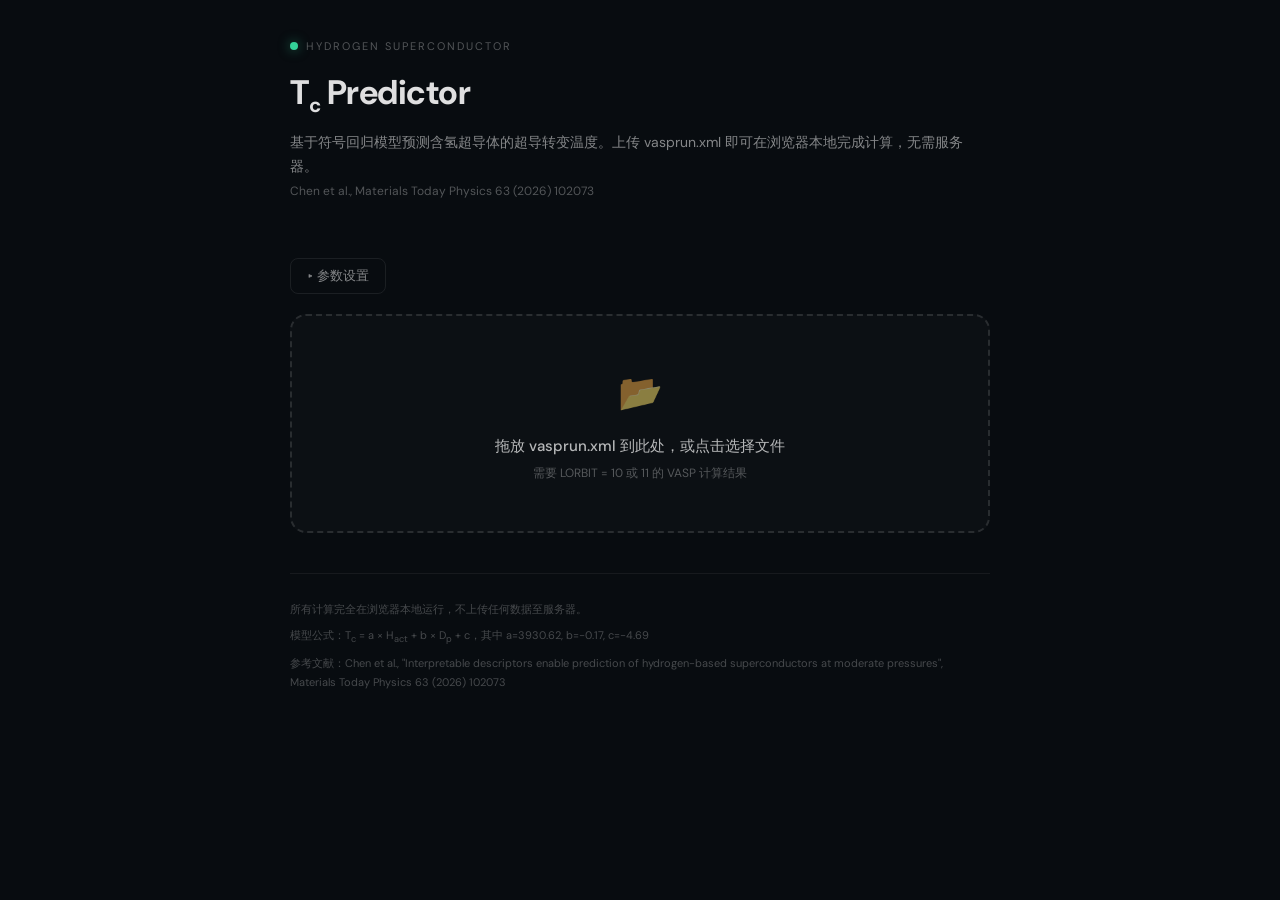
==== index.html @ 3e62566c "Rename index (9).html to index.html" ====
<!DOCTYPE html>
<html lang="zh-CN">
<head>
<meta charset="UTF-8">
<meta name="viewport" content="width=device-width, initial-scale=1.0">
<title>Tc Predictor — Hydrogen-based Superconductors</title>
<style>
@import url('https://fonts.googleapis.com/css2?family=DM+Sans:wght@400;500;600;700&family=Space+Mono:wght@400;700&display=swap');

* { margin: 0; padding: 0; box-sizing: border-box; }

:root {
  --bg: #080c10;
  --card: rgba(255,255,255,0.02);
  --border: rgba(255,255,255,0.08);
  --text: rgba(255,255,255,0.87);
  --text2: rgba(255,255,255,0.5);
  --text3: rgba(255,255,255,0.3);
  --accent: #34d399;
  --accent-bg: rgba(52,211,153,0.08);
  --accent-border: rgba(52,211,153,0.3);
  --error: #f87171;
  --warn: #fbbf24;
  --mono: 'Space Mono', monospace;
  --sans: 'DM Sans', sans-serif;
}

body {
  background: var(--bg);
  color: var(--text);
  font-family: var(--sans);
  min-height: 100vh;
  padding: 32px 20px;
  line-height: 1.6;
}

.container { max-width: 700px; margin: 0 auto; }

/* Header */
.dot {
  width: 8px; height: 8px; border-radius: 50%;
  background: var(--accent);
  box-shadow: 0 0 12px rgba(52,211,153,0.5);
  display: inline-block; vertical-align: middle; margin-right: 8px;
}
.tag {
  font-size: 11px; color: var(--text3);
  letter-spacing: 2px; text-transform: uppercase;
}
h1 {
  font-size: 34px; font-weight: 700;
  letter-spacing: -0.5px; margin: 8px 0 10px;
}
h1 sub { font-size: 0.6em; }
.subtitle { font-size: 14px; color: var(--text2); line-height: 1.7; }
.ref { font-size: 12px; opacity: 0.6; }

/* Settings */
.settings-toggle {
  background: none; border: 1px solid var(--border);
  color: var(--text2); padding: 8px 16px; border-radius: 8px;
  cursor: pointer; font-size: 13px; font-family: var(--sans);
  margin: 20px 0; transition: border-color 0.2s;
}
.settings-toggle:hover { border-color: rgba(255,255,255,0.25); }
.settings-panel {
  background: var(--card); border: 1px solid var(--border);
  border-radius: 12px; padding: 20px; margin-bottom: 20px;
  display: grid; grid-template-columns: 1fr 1fr 1fr 1fr; gap: 16px;
}
.settings-panel label {
  display: block; font-size: 11px; color: var(--text3);
  letter-spacing: 0.3px; margin-bottom: 6px;
}
.settings-panel input[type="number"] {
  width: 100%; background: rgba(0,0,0,0.3);
  border: 1px solid var(--border); border-radius: 6px;
  color: white; padding: 8px 10px; font-size: 14px;
  font-family: var(--mono); outline: none;
}
.settings-panel input:focus { border-color: var(--accent-border); }

/* Upload */
.upload-area {
  border: 2px dashed rgba(255,255,255,0.12);
  border-radius: 16px; padding: 48px 32px;
  text-align: center; cursor: pointer;
  transition: all 0.3s; background: var(--card);
  margin-bottom: 24px;
}
.upload-area.dragging {
  border-color: var(--accent);
  background: var(--accent-bg);
}
.upload-area:hover { border-color: rgba(255,255,255,0.25); }
.upload-icon { font-size: 36px; margin-bottom: 12px; opacity: 0.6; }
.upload-text { font-size: 15px; font-weight: 500; color: rgba(255,255,255,0.7); margin-bottom: 6px; }
.upload-hint { font-size: 12px; color: var(--text3); }
.upload-progress { font-size: 15px; color: var(--accent); font-weight: 500; }

/* Messages */
.msg-box {
  border-radius: 12px; padding: 16px 20px; margin-bottom: 24px;
}
.msg-error { background: rgba(239,68,68,0.08); border: 1px solid rgba(239,68,68,0.25); }
.msg-warn { background: rgba(245,158,11,0.08); border: 1px solid rgba(245,158,11,0.25); }
.msg-title { font-size: 13px; font-weight: 600; margin-bottom: 6px; }
.msg-error .msg-title { color: var(--error); }
.msg-warn .msg-title { color: var(--warn); }
.msg-body { font-size: 13px; color: var(--text2); line-height: 1.5; }

/* Results */
.results-card {
  background: var(--card); border: 1px solid var(--border);
  border-radius: 16px; padding: 24px;
}
.results-header {
  display: flex; justify-content: space-between;
  align-items: center; margin-bottom: 20px;
}
.results-label {
  font-size: 11px; color: var(--text3);
  letter-spacing: 1.5px; text-transform: uppercase; margin-bottom: 4px;
}
.results-comp {
  font-size: 22px; font-weight: 700;
  color: white; font-family: var(--mono);
}
.btn-download {
  background: var(--accent-bg); border: 1px solid var(--accent-border);
  color: var(--accent); padding: 8px 16px; border-radius: 8px;
  cursor: pointer; font-size: 12px; font-family: var(--sans);
  font-weight: 500; transition: all 0.2s;
}
.btn-download:hover { background: rgba(52,211,153,0.2); }

/* Stat grid */
.grid-2 { display: grid; grid-template-columns: 1fr 1fr; gap: 12px; margin-bottom: 16px; }
.grid-3 { display: grid; grid-template-columns: 1fr 1fr 1fr; gap: 10px; margin-bottom: 16px; }
.grid-4 { display: grid; grid-template-columns: 1fr 1fr 1fr 1fr; gap: 10px; margin-bottom: 12px; }

.stat {
  padding: 14px 16px; border-radius: 10px;
  background: rgba(255,255,255,0.03);
  border: 1px solid rgba(255,255,255,0.06);
}
.stat.highlight {
  background: linear-gradient(135deg, #0e3a2d 0%, #0a2a20 100%);
  border: 1px solid var(--accent-border);
}
.stat-label {
  font-size: 11px; color: rgba(255,255,255,0.45);
  letter-spacing: 0.5px; text-transform: uppercase;
  margin-bottom: 6px; font-family: var(--sans);
}
.stat-value {
  font-size: 18px; font-weight: 600;
  color: rgba(255,255,255,0.9);
  font-family: var(--mono); line-height: 1.2;
}
.stat.highlight .stat-value { font-size: 28px; color: var(--accent); }
.stat-unit {
  font-size: 12px; color: rgba(255,255,255,0.4);
  margin-left: 4px; font-weight: 400;
}

.section-label {
  font-size: 11px; color: var(--text3);
  letter-spacing: 1px; text-transform: uppercase;
  margin: 20px 0 10px;
}

/* Formula box */
.formula-box {
  margin-top: 20px; padding: 16px;
  background: rgba(0,0,0,0.3); border-radius: 10px;
  border: 1px solid rgba(255,255,255,0.05);
}
.formula-box .fl { font-size: 11px; color: var(--text3); margin-bottom: 8px; letter-spacing: 0.5px; }
.formula-box code {
  font-family: var(--mono); font-size: 12px;
  color: var(--text2); line-height: 2;
  display: block;
}
.formula-box .result { color: var(--accent); font-weight: 700; }

/* Footer */
.footer {
  margin-top: 40px; padding-top: 20px;
  border-top: 1px solid rgba(255,255,255,0.06);
  font-size: 11px; color: rgba(255,255,255,0.25); line-height: 1.8;
}
.footer p { margin-top: 6px; }

/* Responsive */
@media (max-width: 600px) {
  .settings-panel { grid-template-columns: 1fr; }
  .grid-3, .grid-4 { grid-template-columns: 1fr 1fr; }
  h1 { font-size: 26px; }
  .stat.highlight .stat-value { font-size: 22px; }
}

.hidden { display: none; }
</style>
</head>
<body>

<div class="container">
  <!-- Header -->
  <div style="margin-bottom:36px">
    <div><span class="dot"></span><span class="tag">Hydrogen Superconductor</span></div>
    <h1>T<sub>c</sub> Predictor</h1>
    <p class="subtitle">
      基于符号回归模型预测含氢超导体的超导转变温度。上传 vasprun.xml 即可在浏览器本地完成计算，无需服务器。<br>
      <span class="ref">Chen et al., Materials Today Physics 63 (2026) 102073</span>
    </p>
  </div>

  <!-- Settings -->
  <button class="settings-toggle" onclick="toggleSettings()">▸ 参数设置</button>
  <div id="settingsPanel" class="settings-panel hidden" style="grid-template-columns: 1fr 1fr;">
    <div>
      <label title="能量窗口下限（相对费米能级）">E<sub>min</sub> (eV)</label>
      <input type="number" id="energyMin" value="-1.0" step="0.1">
    </div>
    <div>
      <label title="能量窗口上限（相对费米能级）">E<sub>max</sub> (eV)</label>
      <input type="number" id="energyMax" value="1.0" step="0.1">
    </div>
  </div>

  <!-- Upload -->
  <div id="uploadArea" class="upload-area"
    ondragover="handleDragOver(event)" ondragleave="handleDragLeave(event)"
    ondrop="handleDrop(event)" onclick="document.getElementById('fileInput').click()">
    <input type="file" id="fileInput" accept=".xml" style="display:none" onchange="handleFile(this.files[0])">
    <div class="upload-icon" id="uploadIcon">📂</div>
    <div id="uploadText">
      <div class="upload-text">拖放 vasprun.xml 到此处，或点击选择文件</div>
      <div class="upload-hint">需要 LORBIT = 10 或 11 的 VASP 计算结果</div>
    </div>
    <div id="uploadProgress" class="upload-progress hidden"></div>
  </div>

  <!-- Messages -->
  <div id="errorBox" class="msg-box msg-error hidden">
    <div class="msg-title">✕ 处理失败</div>
    <div class="msg-body" id="errorMsg"></div>
  </div>

  <!-- Results -->
  <div id="resultsCard" class="results-card hidden">
    <div class="results-header">
      <div>
        <div class="results-label">预测结果</div>
        <div class="results-comp" id="resComp"></div>
      </div>
      <button class="btn-download" onclick="downloadResults()">↓ 下载结果</button>
    </div>

    <div class="grid-2">
      <div class="stat highlight">
        <div class="stat-label">Tc (预测)</div>
        <div class="stat-value" id="resTc"></div>
      </div>
      <div class="stat highlight">
        <div class="stat-label">S (性能指标)</div>
        <div class="stat-value" id="resS"></div>
      </div>
    </div>

    <div class="grid-3">
      <div class="stat">
        <div class="stat-label">压力 P</div>
        <div class="stat-value" id="resP"></div>
      </div>
      <div class="stat">
        <div class="stat-label">带隙 Eg</div>
        <div class="stat-value" id="resEg"></div>
      </div>
      <div class="stat">
        <div class="stat-label">费米能 E<sub>F</sub></div>
        <div class="stat-value" id="resEf"></div>
      </div>
    </div>

    <div class="section-label">描述符详情</div>
    <div class="grid-2">
      <div class="stat"><div class="stat-label">H<sub>act</sub></div><div class="stat-value" id="resHact"></div></div>
      <div class="stat"><div class="stat-label">D<sub>p</sub></div><div class="stat-value" id="resDp"></div></div>
    </div>
    <div class="grid-4">
      <div class="stat"><div class="stat-label">IDOS_H</div><div class="stat-value" id="resIdosH"></div></div>
      <div class="stat"><div class="stat-label">IDOS_H_p</div><div class="stat-value" id="resIdosHp"></div></div>
      <div class="stat"><div class="stat-label">IDOS_Tot</div><div class="stat-value" id="resIdosTot"></div></div>
      <div class="stat"><div class="stat-label">IDOS_X</div><div class="stat-value" id="resIdosX"></div></div>
    </div>

    <div class="section-label">结构信息</div>
    <div class="grid-3">
      <div class="stat"><div class="stat-label">N_Tot</div><div class="stat-value" id="resNtot"></div></div>
      <div class="stat"><div class="stat-label">N_H</div><div class="stat-value" id="resNh"></div></div>
      <div class="stat"><div class="stat-label">N<sub>H/Tot</sub></div><div class="stat-value" id="resNratio"></div></div>
    </div>

    <div class="formula-box">
      <div class="fl">PREDICTION FORMULA</div>
      <code>
        T<sub>c</sub> = 3930.62 × H<sub>act</sub> − 0.17 × D<sub>p</sub> − 4.69<br>
        <span id="formulaDetail"></span>
        <span class="result" id="formulaResult"></span>
      </code>
    </div>
  </div>

  <!-- Footer -->
  <div class="footer">
    <p>所有计算完全在浏览器本地运行，不上传任何数据至服务器。</p>
    <p>模型公式：T<sub>c</sub> = a × H<sub>act</sub> + b × D<sub>p</sub> + c，其中 a=3930.62, b=−0.17, c=−4.69</p>
    <p>参考文献：Chen et al., "Interpretable descriptors enable prediction of hydrogen-based superconductors at moderate pressures", Materials Today Physics 63 (2026) 102073</p>
  </div>
</div>

<script>
// ===== Constants =====
const TC_A = 3930.62, TC_B = -0.17, TC_C = -4.69, TC_MGB2 = 39.0;
const P_ORBS = new Set(["p","px","py","pz"]);

// ===== State =====
let currentResults = null;

// ===== UI Helpers =====
function $(id) { return document.getElementById(id); }
function show(id) { $(id).classList.remove("hidden"); }
function hide(id) { $(id).classList.add("hidden"); }

function toggleSettings() {
  const p = $("settingsPanel");
  const btn = document.querySelector(".settings-toggle");
  if (p.classList.contains("hidden")) {
    p.classList.remove("hidden");
    btn.textContent = "▾ 参数设置";
  } else {
    p.classList.add("hidden");
    btn.textContent = "▸ 参数设置";
  }
}

function setProgress(msg) {
  $("uploadIcon").textContent = "⏳";
  hide("uploadText");
  show("uploadProgress");
  $("uploadProgress").textContent = msg;
}

function resetUpload() {
  $("uploadIcon").textContent = "📂";
  show("uploadText");
  hide("uploadProgress");
  hide("errorBox"); hide("resultsCard");
}

function showError(msg) {
  resetUpload();
  $("errorMsg").textContent = msg;
  show("errorBox");
}

// ===== Drag & Drop =====
function handleDragOver(e) { e.preventDefault(); $("uploadArea").classList.add("dragging"); }
function handleDragLeave(e) { $("uploadArea").classList.remove("dragging"); }
function handleDrop(e) {
  e.preventDefault();
  $("uploadArea").classList.remove("dragging");
  const file = e.dataTransfer.files[0];
  if (file) handleFile(file);
}

// ===== File Processing =====
async function handleFile(file) {
  if (!file) return;
  hide("errorBox"); hide("resultsCard");

  const sizeMB = (file.size / 1024 / 1024).toFixed(1);
  setProgress("正在读取文件 (" + sizeMB + " MB)...");

  try {
    const text = await file.text();
    setProgress("正在解析 vasprun.xml ...");
    await sleep(30);
    setProgress("正在提取原子信息与态密度...");
    await sleep(30);

    const eMin = parseFloat($("energyMin").value) || -1.0;
    const eMax = parseFloat($("energyMax").value) || 1.0;

    const result = computeAll(text, eMin, eMax);

    currentResults = result;
    displayResults(result);
    resetUpload();
    show("resultsCard");

  } catch (err) {
    showError(err.message);
  }
}

function sleep(ms) { return new Promise(r => setTimeout(r, ms)); }

// ===== Core Computation =====
function trapz(y, x) {
  let s = 0;
  for (let i = 1; i < x.length; i++) s += 0.5 * (y[i] + y[i-1]) * (x[i] - x[i-1]);
  return s;
}

function extractBetween(text, start, end, fromEnd) {
  const i = fromEnd ? text.lastIndexOf(start) : text.indexOf(start);
  if (i === -1) return null;
  const j = text.indexOf(end, i);
  if (j === -1) return null;
  return text.substring(i, j + end.length);
}

function allRLines(section) {
  const lines = [], re = /<r>(.*?)<\/r>/g;
  let m;
  while ((m = re.exec(section)) !== null)
    lines.push(m[1].trim().split(/\s+/).map(Number));
  return lines;
}

function getFields(section) {
  const f = [], re = /<field[^>]*>(.*?)<\/field>/g;
  let m;
  while ((m = re.exec(section)) !== null) f.push(m[1].trim());
  return f;
}

function computeAll(text, eMin, eMax) {
  // Completeness check
  const tail = text.slice(-2000);
  if (!tail.includes("</modeling>"))
    throw new Error("vasprun.xml 不完整——计算可能仍在运行或已崩溃。");

  // ---- Atoms ----
  const atomSec = extractBetween(text, "<atominfo>", "</atominfo>");
  if (!atomSec) throw new Error("无法找到 <atominfo>。");
  const atomArr = extractBetween(atomSec, '<array name="atoms" >', '</array>');
  if (!atomArr) throw new Error("无法解析原子列表。");
  const atoms = [];
  let am;
  const are = /<rc>\s*<c>\s*(\S+)\s*<\/c>/g;
  while ((am = are.exec(atomArr)) !== null) atoms.push(am[1].trim());
  if (atoms.length === 0) throw new Error("未解析到任何原子。");
  const nTot = atoms.length;
  const nH = atoms.filter(a => a === "H").length;
  if (nH === 0) throw new Error("结构中未发现氢原子。此模型仅适用于含氢超导体。");

  // ---- Pressure ----
  const stressTag = '<varray name="stress" >';
  let si = text.lastIndexOf(stressTag);
  if (si === -1) throw new Error("无法找到应力张量。");
  const stressSec = text.substring(si, text.indexOf("</varray>", si) + 10);
  const sRows = [];
  const vre = /<v>(.*?)<\/v>/g;
  let vm;
  while ((vm = vre.exec(stressSec)) !== null)
    sRows.push(vm[1].trim().split(/\s+/).map(Number));
  if (sRows.length < 3) throw new Error("应力张量格式无效。");
  const pressure = (sRows[0][0] + sRows[1][1] + sRows[2][2]) / 3.0 * 0.1;

  // ---- DOS ----
  const dosSec = extractBetween(text, "<dos>", "</dos>");
  if (!dosSec) throw new Error("无法找到 DOS 数据。请确认已开启 DOS 计算。");

  // Fermi energy
  const efm = dosSec.match(/<i\s+name="efermi">\s*([\-\d.eE+]+)\s*<\/i>/);
  if (!efm) throw new Error("无法找到费米能级。");
  const efermi = parseFloat(efm[1]);

  // Total DOS
  const totalSec = extractBetween(dosSec, "<total>", "</total>");
  if (!totalSec) throw new Error("无法找到总态密度。");
  const totalSpins = totalSec.split(/<set comment="spin/);
  const raw1 = allRLines(totalSpins[1] || "");
  const raw2 = totalSpins.length > 2 ? allRLines(totalSpins[2]) : [];
  const nE = raw1.length;
  if (nE === 0) throw new Error("总态密度为空。");
  const energies = raw1.map(r => r[0]);
  const totalDos = raw1.map((r,i) => r[1] + (raw2.length > 0 ? raw2[i][1] : 0));

  // Bandgap (informational only, no filtering)
  const relE = energies.map(e => e - efermi);
  let vbm = null, cbm = null;
  for (let i = 0; i < nE; i++) {
    if (relE[i] >= -5 && relE[i] <= 0 && totalDos[i] > 0) vbm = energies[i];
  }
  for (let i = 0; i < nE; i++) {
    if (relE[i] > 0 && totalDos[i] > 0) { cbm = energies[i]; break; }
  }
  const bandgap = (vbm !== null && cbm !== null && cbm > vbm) ? cbm - vbm : 0;

  // Partial DOS
  const partSec = extractBetween(dosSec, "<partial>", "</partial>");
  if (!partSec) throw new Error("无法找到分波态密度 (PDOS)。请设置 LORBIT = 10 或 11。");

  const headerSec = extractBetween(partSec, "<array>", "<set>") || "";
  const fields = getFields(headerSec).slice(1); // skip "energy"
  const pIdx = [];
  const allIdx = fields.map((_, i) => i);
  fields.forEach((f, i) => { if (P_ORBS.has(f.toLowerCase())) pIdx.push(i); });

  // Find data start (second <set> in partial section)
  const firstSet = partSec.indexOf("<set>");
  const dataStart = partSec.indexOf("<set>", firstSet + 5);
  const partData = partSec.substring(dataStart);
  const allR = allRLines(partData);

  const nSpins = Math.round(allR.length / (nTot * nE));
  if (nSpins !== 1 && nSpins !== 2)
    throw new Error("无法确定自旋通道数（PDOS行=" + allR.length + ", 原子=" + nTot + ", 能量点=" + nE + "）。");

  // Energy window mask
  const mask = relE.map(e => e >= eMin && e <= eMax);
  const selE = relE.filter((_, i) => mask[i]);
  const selTotal = totalDos.filter((_, i) => mask[i]);
  const idosTot = trapz(selTotal, selE);
  if (idosTot === 0) throw new Error("总 DOS 积分为零。");

  // Per-ion accumulation
  let idosH = 0, idosHp = 0, idosX = 0;
  for (let ion = 0; ion < nTot; ion++) {
    const ionTotal = new Float64Array(nE);
    const ionP = new Float64Array(nE);
    for (let sp = 0; sp < nSpins; sp++) {
      const base = (ion * nSpins + sp) * nE;
      for (let e = 0; e < nE; e++) {
        const row = allR[base + e];
        if (!row) continue;
        for (const oi of allIdx) ionTotal[e] += (row[oi + 1] || 0);
        for (const pi of pIdx) ionP[e] += (row[pi + 1] || 0);
      }
    }
    const selIon = Array.from(ionTotal).filter((_, i) => mask[i]);
    const selIonP = Array.from(ionP).filter((_, i) => mask[i]);
    const intAll = trapz(selIon, selE);
    const intP = trapz(selIonP, selE);
    if (atoms[ion] === "H") { idosH += intAll; idosHp += intP; }
    else { idosX += intAll; }
  }

  if (idosX === 0) throw new Error("非氢元素 DOS 积分为零。");

  // Formula
  const hAct = Math.sqrt(idosHp / nH) * (idosH / idosTot);
  const dP = Math.cbrt(idosH / idosX) * pressure;
  const tc = TC_A * hAct + TC_B * dP + TC_C;
  const s = tc / Math.sqrt(TC_MGB2 ** 2 + pressure ** 2);

  // Composition
  const ec = {};
  atoms.forEach(a => ec[a] = (ec[a]||0) + 1);
  const composition = Object.entries(ec).map(([el,n]) => n > 1 ? el + n : el).join("");

  return {
    filtered: false, composition, nTot, nH, pressure, efermi, bandgap,
    idosTot, idosH, idosHp, idosX, tc, s, hAct, dP,
    energyMin: eMin, energyMax: eMax
  };
}

// ===== Display =====
function displayResults(r) {
  $("resComp").textContent = r.composition;
  $("resTc").innerHTML = r.tc.toFixed(2) + '<span class="stat-unit">K</span>';
  $("resS").textContent = r.s.toFixed(4);
  $("resP").innerHTML = r.pressure.toFixed(1) + '<span class="stat-unit">GPa</span>';
  $("resEg").innerHTML = r.bandgap.toFixed(4) + '<span class="stat-unit">eV</span>';
  $("resEf").innerHTML = r.efermi.toFixed(3) + '<span class="stat-unit">eV</span>';
  $("resHact").textContent = r.hAct.toFixed(6);
  $("resDp").textContent = r.dP.toFixed(6);
  $("resIdosH").textContent = r.idosH.toFixed(4);
  $("resIdosHp").textContent = r.idosHp.toFixed(4);
  $("resIdosTot").textContent = r.idosTot.toFixed(4);
  $("resIdosX").textContent = r.idosX.toFixed(4);
  $("resNtot").textContent = r.nTot;
  $("resNh").textContent = r.nH;
  $("resNratio").textContent = (r.nH / r.nTot).toFixed(3);
  $("formulaDetail").innerHTML =
    "&nbsp;&nbsp;&nbsp;= 3930.62 × " + r.hAct.toFixed(6) + " − 0.17 × " + r.dP.toFixed(6) + " − 4.69<br>";
  $("formulaResult").innerHTML = "&nbsp;&nbsp;&nbsp;= " + r.tc.toFixed(3) + " K";
}

// ===== Download =====
function downloadResults() {
  const r = currentResults;
  if (!r) return;
  const txt = [
    "=".repeat(70),
    "Tc Prediction Results (Web Version)",
    "=".repeat(70), "",
    "Reference: Chen et al., Materials Today Physics 63 (2026) 102073", "",
    "Input Parameters:",
    "  Energy window: [" + r.energyMin.toFixed(2) + ", " + r.energyMax.toFixed(2) + "] eV", "",
    "Structure Info:",
    "  Composition:    " + r.composition,
    "  Total atoms:    " + r.nTot,
    "  Hydrogen atoms: " + r.nH,
    "  Fermi energy:   " + r.efermi.toFixed(6) + " eV", "",
    "Extracted Features:",
    "  Pressure (P):                           " + r.pressure.toFixed(1) + " GPa",
    "  Band gap (Eg):                          " + r.bandgap.toFixed(6) + " eV",
    "  Total integrated DOS (IDOS_Tot):        " + r.idosTot.toFixed(6),
    "  Hydrogen integrated DOS (IDOS_H):       " + r.idosH.toFixed(6),
    "  Hydrogen p-orbital IDOS (IDOS_H_p):     " + r.idosHp.toFixed(6),
    "  Non-hydrogen integrated DOS (IDOS_X):   " + r.idosX.toFixed(6), "",
    "Descriptors:",
    "  H_act: " + r.hAct.toFixed(6),
    "  D_p:   " + r.dP.toFixed(6), "",
    "Prediction:",
    "  Tc_predicted: " + r.tc.toFixed(3) + " K",
    "  S (performance index): " + r.s.toFixed(6),
    "=".repeat(70)
  ].join("\n");

  const blob = new Blob([txt], {type:"text/plain"});
  const a = document.createElement("a");
  a.href = URL.createObjectURL(blob);
  a.download = "Tc_pred_" + r.composition + ".txt";
  a.click();
  URL.revokeObjectURL(a.href);
}
</script>
</body>
</html>
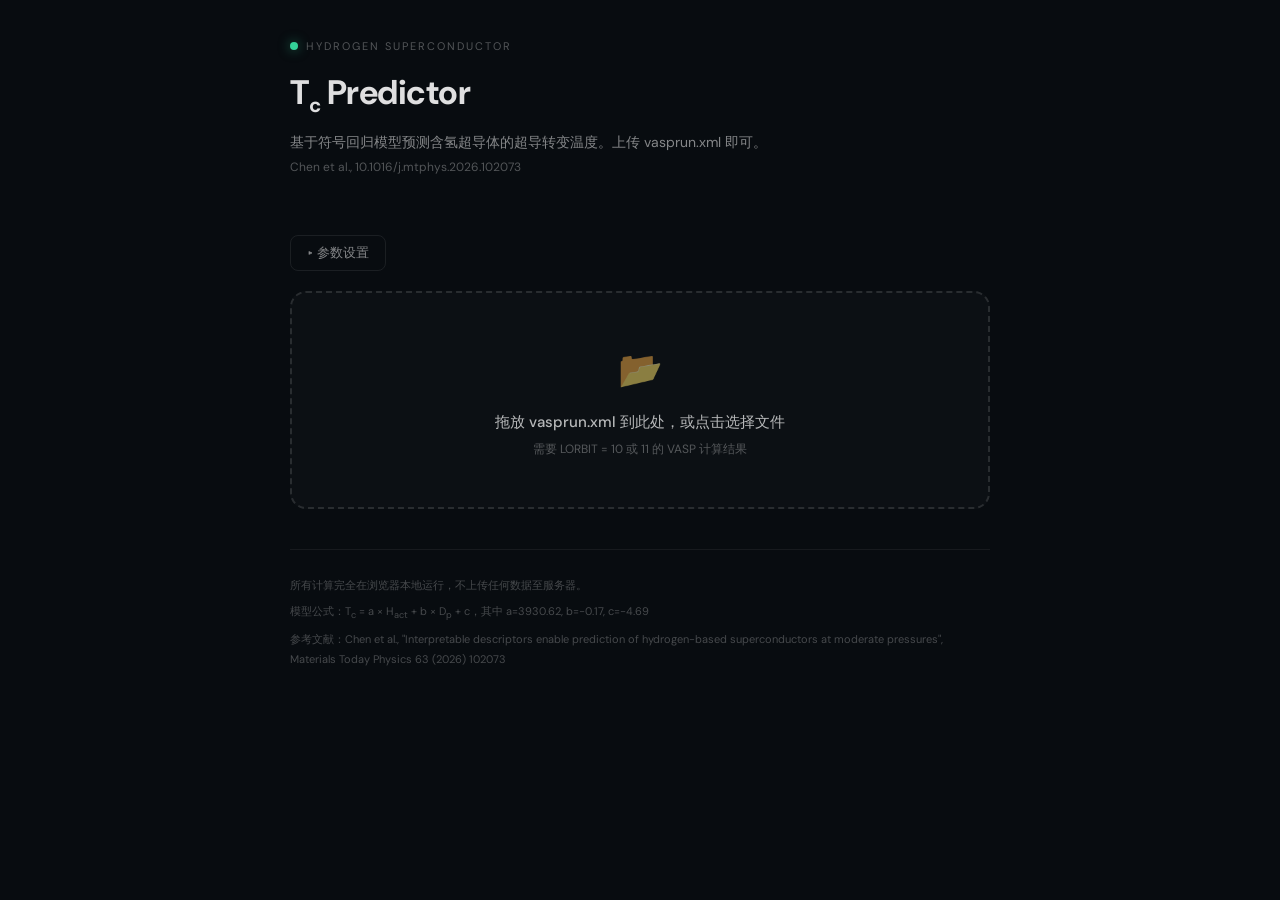
==== commit 47147704: "Update index.html" ====
--- a/index.html
+++ b/index.html
@@ -211,8 +211,8 @@
     <div><span class="dot"></span><span class="tag">Hydrogen Superconductor</span></div>
     <h1>T<sub>c</sub> Predictor</h1>
     <p class="subtitle">
-      基于符号回归模型预测含氢超导体的超导转变温度。上传 vasprun.xml 即可在浏览器本地完成计算，无需服务器。<br>
-      <span class="ref">Chen et al., Materials Today Physics 63 (2026) 102073</span>
+      基于符号回归模型预测含氢超导体的超导转变温度。上传 vasprun.xml 即可。<br>
+      <span class="ref">Chen et al., 10.1016/j.mtphys.2026.102073</span>
     </p>
   </div>
 
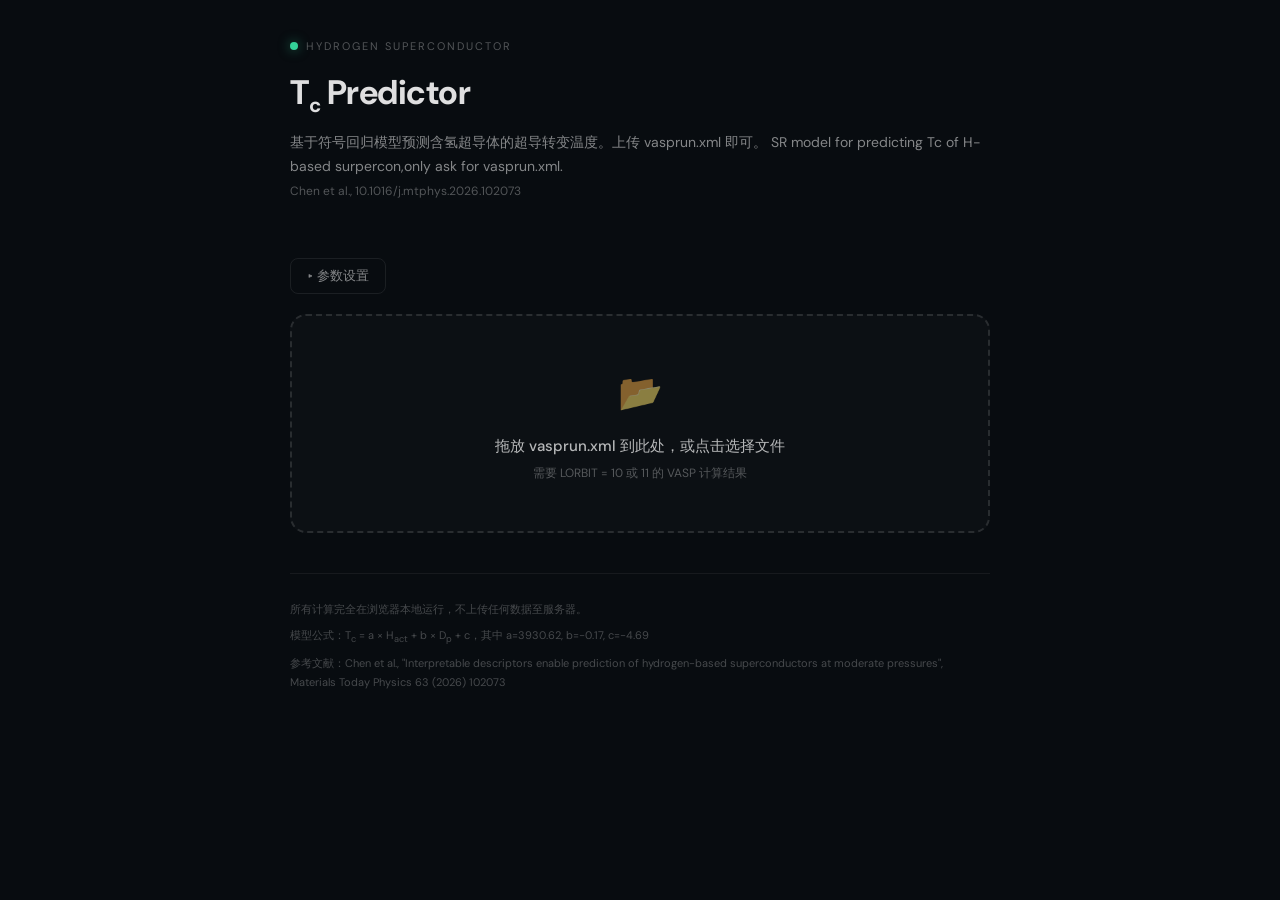
==== commit 840715ce: "Update index.html" ====
--- a/index.html
+++ b/index.html
@@ -211,7 +211,8 @@
     <div><span class="dot"></span><span class="tag">Hydrogen Superconductor</span></div>
     <h1>T<sub>c</sub> Predictor</h1>
     <p class="subtitle">
-      基于符号回归模型预测含氢超导体的超导转变温度。上传 vasprun.xml 即可。<br>
+      基于符号回归模型预测含氢超导体的超导转变温度。上传 vasprun.xml 即可。
+      SR model for predicting Tc of H-based surpercon,only ask for vasprun.xml.<br>
       <span class="ref">Chen et al., 10.1016/j.mtphys.2026.102073</span>
     </p>
   </div>
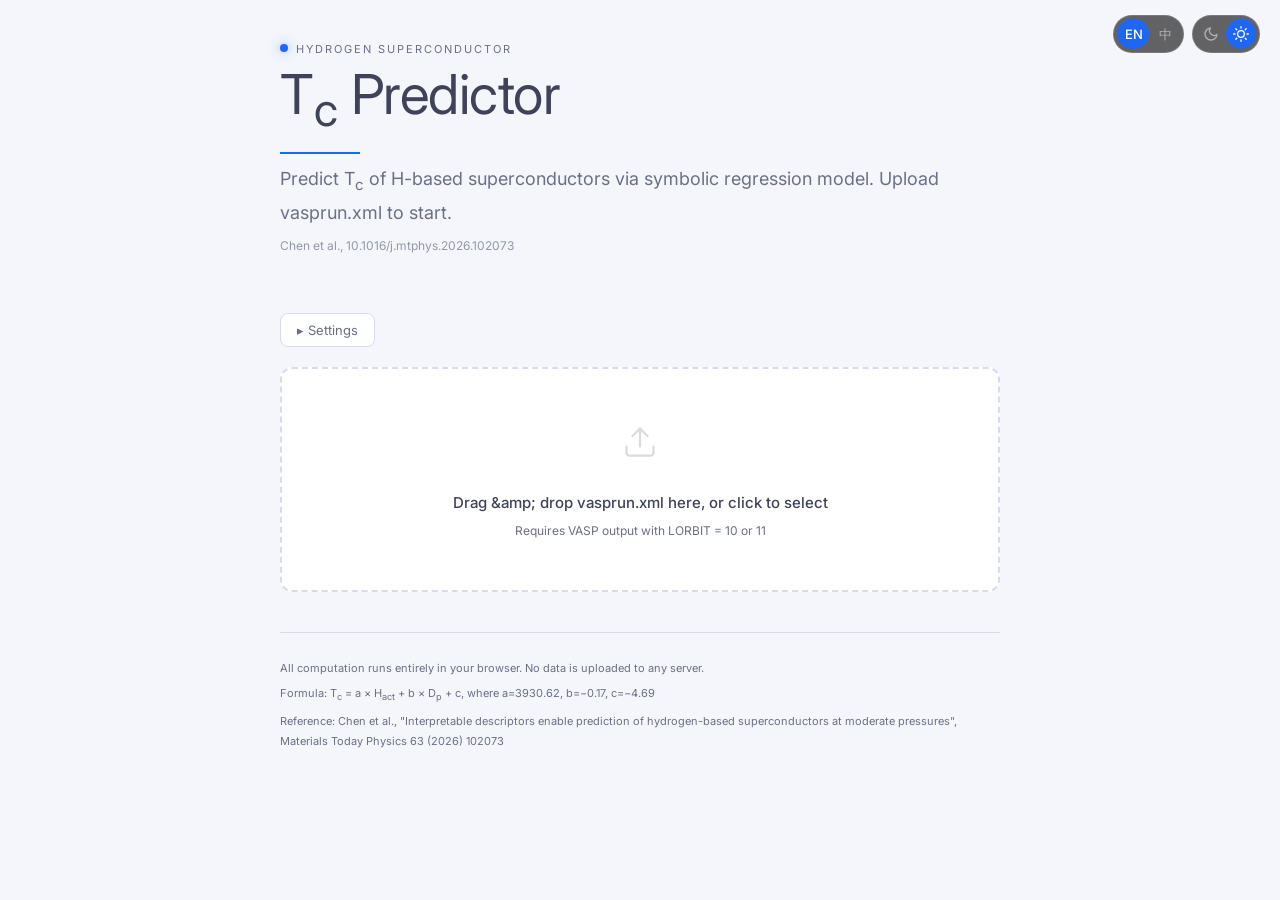
==== commit 12186d76: "update" ====
--- a/index.html
+++ b/index.html
@@ -1,231 +1,420 @@
 <!DOCTYPE html>
-<html lang="zh-CN">
+<html lang="en">
 <head>
+<script>
+(function() {
+  var lang = localStorage.getItem('lang') || 'en';
+  document.documentElement.setAttribute('lang', lang);
+  var theme = localStorage.getItem('theme') || 'light';
+  document.documentElement.setAttribute('data-theme', theme);
+})();
+</script>
 <meta charset="UTF-8">
 <meta name="viewport" content="width=device-width, initial-scale=1.0">
 <title>Tc Predictor — Hydrogen-based Superconductors</title>
+<script src="https://cdn.plot.ly/plotly-2.35.2.min.js"></script>
 <style>
-@import url('https://fonts.googleapis.com/css2?family=DM+Sans:wght@400;500;600;700&family=Space+Mono:wght@400;700&display=swap');
-
-* { margin: 0; padding: 0; box-sizing: border-box; }
+@import url('https://fonts.googleapis.com/css2?family=Inter:wght@300;400;500;600;700&family=Noto+Sans+SC:wght@300;400;500;700&family=Space+Mono:wght@400;700&display=swap');
+
+html { font-size: 62.5%; box-sizing: border-box; scroll-behavior: smooth; }
+
+* { margin: 0; padding: 0; box-sizing: inherit; }
+
+html[lang="en"] body { font-family: var(--font-body); }
+
+html[lang="zh"] body,
+html[lang="zh"] h1,
+html[lang="zh"] h2,
+html[lang="zh"] h3,
+html[lang="zh"] button,
+html[lang="zh"] a,
+html[lang="zh"] .stat,
+html[lang="zh"] .upload-text {
+  font-family: var(--font-zh);
+}
 
 :root {
-  --bg: #080c10;
-  --card: rgba(255,255,255,0.02);
-  --border: rgba(255,255,255,0.08);
-  --text: rgba(255,255,255,0.87);
-  --text2: rgba(255,255,255,0.5);
-  --text3: rgba(255,255,255,0.3);
-  --accent: #34d399;
-  --accent-bg: rgba(52,211,153,0.08);
-  --accent-border: rgba(52,211,153,0.3);
-  --error: #f87171;
-  --warn: #fbbf24;
-  --mono: 'Space Mono', monospace;
-  --sans: 'DM Sans', sans-serif;
-}
-
+  --font-latin: 'Inter', sans-serif;
+  --font-body: 'Inter', sans-serif;
+  --font-zh: 'Noto Sans SC', 'PingFang SC', 'Microsoft YaHei', sans-serif;
+  --font-mono: 'Space Mono', monospace;
+
+  --font-size-small: 1.8rem;
+  --font-size-normal: 2.2rem;
+  --font-size-medium: 2.8rem;
+  --font-size-large: 5.5rem;
+
+  --line-height-normal: 1.7;
+  --line-height-small: 1.2;
+
+  --bg: #f4f6fb;
+  --card: #ffffff;
+  --card-hover: #eef2f8;
+  --text: #3f4259;
+  --muted: #6c6f85;
+  --border: #d8dce8;
+  --primary: #1e66f5;
+  --primary-rgb: 30,102,245;
+  --border-rgb: 216,220,232;
+  --error: #e74c3c;
+  --warn: #f39c12;
+
+  --container-max-width: 720px;
+  --gutter-huge: 6rem;
+  --gutter-medium: 4rem;
+  --gutter-normal: 3rem;
+  --gutter-small: 2rem;
+}
+
+[data-theme="dark"] {
+  --bg: #181825;
+  --card: #1e1e2e;
+  --card-hover: #25273a;
+  --text: #cdd6f4;
+  --muted: #a6adc8;
+  --border: #313244;
+  --primary: #800020;
+  --primary-rgb: 128,0,32;
+  --border-rgb: 49,50,68;
+}
+
+/* Skip Link */
+.skip-link {
+  position: absolute; top: -100%; left: 0;
+  background: var(--primary); color: #fff;
+  padding: 1rem 2rem; z-index: 9999;
+  font-size: 1.6rem; text-decoration: none;
+  transition: top 0.2s;
+}
+.skip-link:focus { top: 0; }
+
+/* Controls */
+.controls {
+  position: fixed; top: 1.5rem; right: 2rem;
+  z-index: 1000; display: flex; gap: 0.8rem;
+}
+
+.lang-switch, .theme-switch {
+  display: flex; align-items: center;
+  background: rgba(0,0,0,0.6); border: 1px solid rgba(255,255,255,0.15);
+  border-radius: 20px; padding: 3px;
+  cursor: pointer;
+  backdrop-filter: blur(8px); -webkit-backdrop-filter: blur(8px);
+  position: relative;
+}
+
+.lang-switch__option, .theme-switch__option {
+  position: relative; z-index: 2;
+  display: flex; align-items: center; justify-content: center;
+  min-width: 2.8rem; padding: 0.4rem 0.8rem;
+  font-size: 1.3rem; font-weight: 500;
+  color: rgba(255,255,255,0.5);
+  transition: color 0.3s ease; user-select: none;
+}
+.lang-switch__option.active, .theme-switch__option.active { color: #fff; }
+.theme-switch__option { min-width: 3rem; padding: 0.4rem 0.6rem; }
+
+.lang-switch__slider, .theme-switch__slider {
+  position: absolute; top: 3px; left: 3px;
+  width: calc(50% - 3px); height: calc(100% - 6px);
+  background: var(--primary); border-radius: 17px;
+  transition: transform 0.3s cubic-bezier(0.4,0,0.2,1);
+}
+.lang-switch.zh .lang-switch__slider,
+.theme-switch.light .theme-switch__slider { transform: translateX(100%); }
+
+/* Body */
 body {
-  background: var(--bg);
-  color: var(--text);
-  font-family: var(--sans);
-  min-height: 100vh;
-  padding: 32px 20px;
-  line-height: 1.6;
-}
-
-.container { max-width: 700px; margin: 0 auto; }
+  font-size: var(--font-size-small);
+  font-family: var(--font-body); font-weight: 400;
+  color: var(--muted); line-height: var(--line-height-normal);
+  background: var(--bg); overflow-x: hidden;
+  padding: 3.2rem 2rem; min-height: 100vh;
+}
+
+.row {
+  max-width: var(--container-max-width); margin: 0 auto;
+}
 
 /* Header */
+h1, h2, h3 {
+  font-family: var(--font-latin); font-weight: 400;
+  line-height: var(--line-height-small); color: var(--text);
+}
+
+.heading-primary {
+  line-height: 1; font-size: var(--font-size-large);
+  font-weight: 400; letter-spacing: -0.5px;
+  margin: 0.4rem 0 1rem;
+}
+.heading-primary::after {
+  content: ''; display: block; height: 2px;
+  width: 8rem; background: var(--primary);
+  margin: var(--gutter-small) 0 0;
+}
+
+.tag {
+  font-size: 1.1rem; color: var(--muted);
+  letter-spacing: 2px; text-transform: uppercase;
+  font-family: var(--font-latin);
+}
 .dot {
   width: 8px; height: 8px; border-radius: 50%;
-  background: var(--accent);
-  box-shadow: 0 0 12px rgba(52,211,153,0.5);
+  background: var(--primary);
+  box-shadow: 0 0 12px rgba(var(--primary-rgb), 0.5);
   display: inline-block; vertical-align: middle; margin-right: 8px;
 }
-.tag {
-  font-size: 11px; color: var(--text3);
-  letter-spacing: 2px; text-transform: uppercase;
-}
-h1 {
-  font-size: 34px; font-weight: 700;
-  letter-spacing: -0.5px; margin: 8px 0 10px;
-}
-h1 sub { font-size: 0.6em; }
-.subtitle { font-size: 14px; color: var(--text2); line-height: 1.7; }
-.ref { font-size: 12px; opacity: 0.6; }
+
+.subtitle {
+  font-size: var(--font-size-small); color: var(--muted);
+  line-height: 1.7; margin-bottom: 0.8rem;
+}
+.subtitle br { display: none; }
+.ref { font-size: 1.2rem; opacity: 0.7; }
 
 /* Settings */
 .settings-toggle {
-  background: none; border: 1px solid var(--border);
-  color: var(--text2); padding: 8px 16px; border-radius: 8px;
-  cursor: pointer; font-size: 13px; font-family: var(--sans);
-  margin: 20px 0; transition: border-color 0.2s;
-}
-.settings-toggle:hover { border-color: rgba(255,255,255,0.25); }
+  background: var(--card); border: 1px solid var(--border);
+  color: var(--muted); padding: 0.8rem 1.6rem; border-radius: 8px;
+  cursor: pointer; font-size: 1.3rem; font-family: var(--font-latin);
+  margin: 2rem 0; transition: border-color 0.2s, color 0.2s;
+}
+.settings-toggle:hover { border-color: var(--primary); color: var(--primary); }
+
 .settings-panel {
   background: var(--card); border: 1px solid var(--border);
-  border-radius: 12px; padding: 20px; margin-bottom: 20px;
-  display: grid; grid-template-columns: 1fr 1fr 1fr 1fr; gap: 16px;
+  border-radius: 12px; padding: var(--gutter-small);
+  margin-bottom: var(--gutter-small);
+  display: grid; grid-template-columns: 1fr 1fr; gap: 1.6rem;
 }
 .settings-panel label {
-  display: block; font-size: 11px; color: var(--text3);
-  letter-spacing: 0.3px; margin-bottom: 6px;
+  display: block; font-size: 1.1rem; color: var(--muted);
+  letter-spacing: 0.3px; margin-bottom: 0.6rem;
 }
 .settings-panel input[type="number"] {
-  width: 100%; background: rgba(0,0,0,0.3);
+  width: 100%; background: var(--card-hover);
   border: 1px solid var(--border); border-radius: 6px;
-  color: white; padding: 8px 10px; font-size: 14px;
-  font-family: var(--mono); outline: none;
-}
-.settings-panel input:focus { border-color: var(--accent-border); }
+  color: var(--text); padding: 0.8rem 1rem; font-size: 1.4rem;
+  font-family: var(--font-mono); outline: none;
+  transition: border-color 0.2s;
+}
+.settings-panel input:focus { border-color: var(--primary); }
 
 /* Upload */
 .upload-area {
-  border: 2px dashed rgba(255,255,255,0.12);
-  border-radius: 16px; padding: 48px 32px;
-  text-align: center; cursor: pointer;
+  border: 2px dashed var(--border); border-radius: 12px;
+  padding: 4.8rem 3.2rem; text-align: center; cursor: pointer;
   transition: all 0.3s; background: var(--card);
-  margin-bottom: 24px;
+  margin-bottom: 2.4rem;
 }
 .upload-area.dragging {
-  border-color: var(--accent);
-  background: var(--accent-bg);
-}
-.upload-area:hover { border-color: rgba(255,255,255,0.25); }
-.upload-icon { font-size: 36px; margin-bottom: 12px; opacity: 0.6; }
-.upload-text { font-size: 15px; font-weight: 500; color: rgba(255,255,255,0.7); margin-bottom: 6px; }
-.upload-hint { font-size: 12px; color: var(--text3); }
-.upload-progress { font-size: 15px; color: var(--accent); font-weight: 500; }
+  border-color: var(--primary);
+  background: rgba(var(--primary-rgb), 0.05);
+}
+.upload-area:hover { border-color: rgba(var(--border-rgb), 0.5); transform: translateY(-2px); }
+.upload-icon { font-size: 3.6rem; margin-bottom: 1.2rem; opacity: 0.5; }
+.upload-text { font-size: 1.5rem; font-weight: 500; color: var(--text); margin-bottom: 0.6rem; }
+.upload-hint { font-size: 1.2rem; color: var(--muted); }
+.upload-progress { font-size: 1.5rem; color: var(--primary); font-weight: 500; }
 
 /* Messages */
 .msg-box {
-  border-radius: 12px; padding: 16px 20px; margin-bottom: 24px;
-}
-.msg-error { background: rgba(239,68,68,0.08); border: 1px solid rgba(239,68,68,0.25); }
-.msg-warn { background: rgba(245,158,11,0.08); border: 1px solid rgba(245,158,11,0.25); }
-.msg-title { font-size: 13px; font-weight: 600; margin-bottom: 6px; }
+  border-radius: 12px; padding: 1.6rem 2rem; margin-bottom: 2.4rem;
+  background: var(--card);
+}
+.msg-error { border: 1px solid var(--error); }
+.msg-warn { border: 1px solid var(--warn); }
+.msg-title { font-size: 1.3rem; font-weight: 600; margin-bottom: 0.6rem; }
 .msg-error .msg-title { color: var(--error); }
 .msg-warn .msg-title { color: var(--warn); }
-.msg-body { font-size: 13px; color: var(--text2); line-height: 1.5; }
+.msg-body { font-size: 1.3rem; color: var(--muted); line-height: 1.5; }
 
 /* Results */
 .results-card {
   background: var(--card); border: 1px solid var(--border);
-  border-radius: 16px; padding: 24px;
-}
+  border-radius: 12px; padding: 2.4rem;
+  transition: border-color 0.3s, box-shadow 0.3s;
+}
+.results-card:hover {
+  border-color: rgba(var(--border-rgb), 0.4);
+  box-shadow: 0 4px 20px rgba(0,0,0,0.08);
+}
+[data-theme="dark"] .results-card:hover { box-shadow: 0 4px 20px rgba(0,0,0,0.35); }
+
 .results-header {
   display: flex; justify-content: space-between;
-  align-items: center; margin-bottom: 20px;
+  align-items: center; margin-bottom: 2rem;
 }
 .results-label {
-  font-size: 11px; color: var(--text3);
-  letter-spacing: 1.5px; text-transform: uppercase; margin-bottom: 4px;
+  font-size: 1.1rem; color: var(--muted);
+  letter-spacing: 1.5px; text-transform: uppercase; margin-bottom: 0.4rem;
+  font-family: var(--font-latin);
 }
 .results-comp {
-  font-size: 22px; font-weight: 700;
-  color: white; font-family: var(--mono);
-}
+  font-size: 2.2rem; font-weight: 700;
+  color: var(--text); font-family: var(--font-mono);
+}
+
 .btn-download {
-  background: var(--accent-bg); border: 1px solid var(--accent-border);
-  color: var(--accent); padding: 8px 16px; border-radius: 8px;
-  cursor: pointer; font-size: 12px; font-family: var(--sans);
+  background: transparent; border: 1px solid var(--primary);
+  color: var(--primary); padding: 0.8rem 1.6rem; border-radius: 8px;
+  cursor: pointer; font-size: 1.2rem; font-family: var(--font-latin);
   font-weight: 500; transition: all 0.2s;
 }
-.btn-download:hover { background: rgba(52,211,153,0.2); }
+.btn-download:hover { background: var(--primary); color: #fff; }
 
 /* Stat grid */
-.grid-2 { display: grid; grid-template-columns: 1fr 1fr; gap: 12px; margin-bottom: 16px; }
-.grid-3 { display: grid; grid-template-columns: 1fr 1fr 1fr; gap: 10px; margin-bottom: 16px; }
-.grid-4 { display: grid; grid-template-columns: 1fr 1fr 1fr 1fr; gap: 10px; margin-bottom: 12px; }
+.grid-2 { display: grid; grid-template-columns: 1fr 1fr; gap: 1.2rem; margin-bottom: 1.6rem; }
+.grid-3 { display: grid; grid-template-columns: 1fr 1fr 1fr; gap: 1rem; margin-bottom: 1.6rem; }
+.grid-4 { display: grid; grid-template-columns: 1fr 1fr 1fr 1fr; gap: 1rem; margin-bottom: 1.2rem; }
 
 .stat {
-  padding: 14px 16px; border-radius: 10px;
-  background: rgba(255,255,255,0.03);
-  border: 1px solid rgba(255,255,255,0.06);
-}
+  padding: 1.4rem 1.6rem; border-radius: 8px;
+  background: var(--card-hover); border: 1px solid transparent;
+  transition: transform 0.2s, border-color 0.2s, box-shadow 0.2s;
+}
+.stat:hover {
+  transform: translateY(-2px);
+  border-color: rgba(var(--border-rgb), 0.3);
+  box-shadow: 0 4px 12px rgba(0,0,0,0.06);
+}
+[data-theme="dark"] .stat:hover { box-shadow: 0 4px 12px rgba(0,0,0,0.3); }
+
 .stat.highlight {
-  background: linear-gradient(135deg, #0e3a2d 0%, #0a2a20 100%);
-  border: 1px solid var(--accent-border);
+  background: var(--card-hover);
+  border-left: 3px solid var(--primary);
+  border-radius: 8px;
 }
 .stat-label {
-  font-size: 11px; color: rgba(255,255,255,0.45);
+  font-size: 1.1rem; color: var(--muted);
   letter-spacing: 0.5px; text-transform: uppercase;
-  margin-bottom: 6px; font-family: var(--sans);
+  margin-bottom: 0.6rem; font-family: var(--font-latin);
 }
 .stat-value {
-  font-size: 18px; font-weight: 600;
-  color: rgba(255,255,255,0.9);
-  font-family: var(--mono); line-height: 1.2;
-}
-.stat.highlight .stat-value { font-size: 28px; color: var(--accent); }
+  font-size: 1.8rem; font-weight: 600;
+  color: var(--text); font-family: var(--font-mono);
+  line-height: 1.2;
+}
+.stat.highlight .stat-value { font-size: 2.8rem; color: var(--primary); }
 .stat-unit {
-  font-size: 12px; color: rgba(255,255,255,0.4);
-  margin-left: 4px; font-weight: 400;
+  font-size: 1.2rem; color: var(--muted);
+  margin-left: 0.4rem; font-weight: 400; font-family: var(--font-latin);
 }
 
 .section-label {
-  font-size: 11px; color: var(--text3);
+  font-size: 1.1rem; color: var(--muted);
   letter-spacing: 1px; text-transform: uppercase;
-  margin: 20px 0 10px;
+  margin: 2rem 0 1rem; font-family: var(--font-latin);
 }
 
 /* Formula box */
 .formula-box {
-  margin-top: 20px; padding: 16px;
-  background: rgba(0,0,0,0.3); border-radius: 10px;
-  border: 1px solid rgba(255,255,255,0.05);
-}
-.formula-box .fl { font-size: 11px; color: var(--text3); margin-bottom: 8px; letter-spacing: 0.5px; }
+  margin-top: 2rem; padding: 1.6rem;
+  background: var(--card-hover); border-radius: 8px;
+  border: 1px solid var(--border);
+}
+.formula-box .fl {
+  font-size: 1.1rem; color: var(--muted);
+  margin-bottom: 0.8rem; letter-spacing: 0.5px;
+  font-family: var(--font-latin);
+}
 .formula-box code {
-  font-family: var(--mono); font-size: 12px;
-  color: var(--text2); line-height: 2;
-  display: block;
-}
-.formula-box .result { color: var(--accent); font-weight: 700; }
+  font-family: var(--font-mono); font-size: 1.2rem;
+  color: var(--text); line-height: 2; display: block;
+}
+.formula-box .result { color: var(--primary); font-weight: 700; }
+
+/* DOS Chart */
+.dos-chart {
+  margin-top: var(--gutter-small); min-height: 380px; width: 100%;
+  border-radius: 8px; overflow: hidden;
+  border: 1px solid var(--border); background: var(--card);
+}
+.dos-chart .plotly { border-radius: 8px; }
 
 /* Footer */
 .footer {
-  margin-top: 40px; padding-top: 20px;
-  border-top: 1px solid rgba(255,255,255,0.06);
-  font-size: 11px; color: rgba(255,255,255,0.25); line-height: 1.8;
-}
-.footer p { margin-top: 6px; }
+  margin-top: 4rem; padding-top: 2rem;
+  border-top: 1px solid var(--border);
+  font-size: 1.1rem; color: var(--muted); line-height: 1.8;
+}
+.footer p { margin-top: 0.6rem; }
+
+/* Focus styles */
+button:focus, a:focus, input:focus {
+  outline: 2px solid var(--primary); outline-offset: 2px;
+}
+body:not(.user-is-tabbing) button:focus,
+body:not(.user-is-tabbing) a:focus,
+body:not(.user-is-tabbing) input:focus {
+  outline: none;
+}
 
 /* Responsive */
 @media (max-width: 600px) {
   .settings-panel { grid-template-columns: 1fr; }
   .grid-3, .grid-4 { grid-template-columns: 1fr 1fr; }
-  h1 { font-size: 26px; }
-  .stat.highlight .stat-value { font-size: 22px; }
-}
-
-.hidden { display: none; }
+  .heading-primary { font-size: 3.8rem; }
+  .stat.highlight .stat-value { font-size: 2.2rem; }
+  .upload-area { padding: 3.2rem 1.6rem; }
+}
+
+/* Reduced motion */
+@media (prefers-reduced-motion: reduce) {
+  *, *::before, *::after {
+    animation-duration: 0.01ms !important;
+    animation-iteration-count: 1 !important;
+    transition-duration: 0.01ms !important;
+    scroll-behavior: auto !important;
+  }
+}
+
+.hidden { display: none !important; }
 </style>
 </head>
 <body>
 
-<div class="container">
+<a href="#main-content" class="skip-link" data-i18n="skip">Skip to main content</a>
+
+<!-- Controls -->
+<div class="controls">
+  <div class="lang-switch en" id="lang-toggle" role="button" tabindex="0" aria-label="Switch Language">
+    <span class="lang-switch__option active" data-lang="en">EN</span>
+    <span class="lang-switch__option" data-lang="zh">中</span>
+    <span class="lang-switch__slider"></span>
+  </div>
+  <div class="theme-switch light" id="theme-toggle" role="button" tabindex="0" aria-label="Switch Theme">
+    <span class="theme-switch__option active" data-theme="dark">
+      <svg width="16" height="16" viewBox="0 0 24 24" fill="none" stroke="currentColor" stroke-width="2" stroke-linecap="round" stroke-linejoin="round"><path d="M21 12.79A9 9 0 1 1 11.21 3 7 7 0 0 0 21 12.79z"/></svg>
+    </span>
+    <span class="theme-switch__option" data-theme="light">
+      <svg width="16" height="16" viewBox="0 0 24 24" fill="none" stroke="currentColor" stroke-width="2" stroke-linecap="round" stroke-linejoin="round"><circle cx="12" cy="12" r="5"/><line x1="12" y1="1" x2="12" y2="3"/><line x1="12" y1="21" x2="12" y2="23"/><line x1="4.22" y1="4.22" x2="5.64" y2="5.64"/><line x1="18.36" y1="18.36" x2="19.78" y2="19.78"/><line x1="1" y1="12" x2="3" y2="12"/><line x1="21" y1="12" x2="23" y2="12"/><line x1="4.22" y1="19.78" x2="5.64" y2="18.36"/><line x1="18.36" y1="5.64" x2="19.78" y2="4.22"/></svg>
+    </span>
+    <span class="theme-switch__slider"></span>
+  </div>
+</div>
+
+<div class="row" id="main-content">
+
   <!-- Header -->
-  <div style="margin-bottom:36px">
-    <div><span class="dot"></span><span class="tag">Hydrogen Superconductor</span></div>
-    <h1>T<sub>c</sub> Predictor</h1>
-    <p class="subtitle">
-      基于符号回归模型预测含氢超导体的超导转变温度。上传 vasprun.xml 即可。
-      SR model for predicting Tc of H-based surpercon,only ask for vasprun.xml.<br>
-      <span class="ref">Chen et al., 10.1016/j.mtphys.2026.102073</span>
+  <div style="margin-bottom:3.6rem">
+    <div><span class="dot"></span><span class="tag" data-i18n="tag">HYDROGEN SUPERCONDUCTOR</span></div>
+    <h1 class="heading-primary">T<sub>c</sub> Predictor</h1>
+    <p class="subtitle" data-i18n-html="subtitle">
+      Predict T<sub>c</sub> of H-based superconductors via symbolic regression model. Upload vasprun.xml to start.
     </p>
+    <p class="ref" data-i18n="ref">Chen et al., 10.1016/j.mtphys.2026.102073</p>
   </div>
 
   <!-- Settings -->
-  <button class="settings-toggle" onclick="toggleSettings()">▸ 参数设置</button>
-  <div id="settingsPanel" class="settings-panel hidden" style="grid-template-columns: 1fr 1fr;">
+  <button class="settings-toggle" onclick="toggleSettings()" data-i18n="settings.toggle">▸ Settings</button>
+  <div id="settingsPanel" class="settings-panel hidden">
     <div>
-      <label title="能量窗口下限（相对费米能级）">E<sub>min</sub> (eV)</label>
+      <label data-i18n="settings.emin">Energy window lower bound (relative to Fermi level)</label>
       <input type="number" id="energyMin" value="-1.0" step="0.1">
     </div>
     <div>
-      <label title="能量窗口上限（相对费米能级）">E<sub>max</sub> (eV)</label>
+      <label data-i18n="settings.emax">Energy window upper bound (relative to Fermi level)</label>
       <input type="number" id="energyMax" value="1.0" step="0.1">
     </div>
   </div>
@@ -235,17 +424,19 @@
     ondragover="handleDragOver(event)" ondragleave="handleDragLeave(event)"
     ondrop="handleDrop(event)" onclick="document.getElementById('fileInput').click()">
     <input type="file" id="fileInput" accept=".xml" style="display:none" onchange="handleFile(this.files[0])">
-    <div class="upload-icon" id="uploadIcon">📂</div>
+    <div class="upload-icon" id="uploadIcon">
+      <svg width="36" height="36" viewBox="0 0 24 24" fill="none" stroke="currentColor" stroke-width="1.5" stroke-linecap="round" stroke-linejoin="round" opacity="0.5"><path d="M21 15v4a2 2 0 0 1-2 2H5a2 2 0 0 1-2-2v-4"/><polyline points="17 8 12 3 7 8"/><line x1="12" y1="3" x2="12" y2="15"/></svg>
+    </div>
     <div id="uploadText">
-      <div class="upload-text">拖放 vasprun.xml 到此处，或点击选择文件</div>
-      <div class="upload-hint">需要 LORBIT = 10 或 11 的 VASP 计算结果</div>
+      <div class="upload-text" data-i18n="upload.text">Drag &amp; drop vasprun.xml here, or click to select</div>
+      <div class="upload-hint" data-i18n="upload.hint">Requires VASP output with LORBIT = 10 or 11</div>
     </div>
     <div id="uploadProgress" class="upload-progress hidden"></div>
   </div>
 
   <!-- Messages -->
   <div id="errorBox" class="msg-box msg-error hidden">
-    <div class="msg-title">✕ 处理失败</div>
+    <div class="msg-title" id="errorTitle">✕ Processing Failed</div>
     <div class="msg-body" id="errorMsg"></div>
   </div>
 
@@ -253,39 +444,35 @@
   <div id="resultsCard" class="results-card hidden">
     <div class="results-header">
       <div>
-        <div class="results-label">预测结果</div>
+        <div class="results-label" data-i18n="results.label">Prediction Result</div>
         <div class="results-comp" id="resComp"></div>
       </div>
-      <button class="btn-download" onclick="downloadResults()">↓ 下载结果</button>
+      <button class="btn-download" onclick="downloadResults()" data-i18n="results.download">↓ Download</button>
     </div>
 
     <div class="grid-2">
       <div class="stat highlight">
-        <div class="stat-label">Tc (预测)</div>
+        <div class="stat-label" data-i18n="results.tc">Tc (Predicted)</div>
         <div class="stat-value" id="resTc"></div>
       </div>
       <div class="stat highlight">
-        <div class="stat-label">S (性能指标)</div>
+        <div class="stat-label" data-i18n="results.s">S (Performance Index)</div>
         <div class="stat-value" id="resS"></div>
       </div>
     </div>
 
-    <div class="grid-3">
+    <div class="grid-2">
       <div class="stat">
-        <div class="stat-label">压力 P</div>
+        <div class="stat-label" data-i18n="results.p">Pressure P</div>
         <div class="stat-value" id="resP"></div>
       </div>
       <div class="stat">
-        <div class="stat-label">带隙 Eg</div>
-        <div class="stat-value" id="resEg"></div>
-      </div>
-      <div class="stat">
-        <div class="stat-label">费米能 E<sub>F</sub></div>
+        <div class="stat-label" data-i18n-html="results.ef">Fermi Energy E<sub>F</sub></div>
         <div class="stat-value" id="resEf"></div>
       </div>
     </div>
 
-    <div class="section-label">描述符详情</div>
+    <div class="section-label" data-i18n="results.descriptors">Descriptor Details</div>
     <div class="grid-2">
       <div class="stat"><div class="stat-label">H<sub>act</sub></div><div class="stat-value" id="resHact"></div></div>
       <div class="stat"><div class="stat-label">D<sub>p</sub></div><div class="stat-value" id="resDp"></div></div>
@@ -297,7 +484,7 @@
       <div class="stat"><div class="stat-label">IDOS_X</div><div class="stat-value" id="resIdosX"></div></div>
     </div>
 
-    <div class="section-label">结构信息</div>
+    <div class="section-label" data-i18n="results.structure">Structure Info</div>
     <div class="grid-3">
       <div class="stat"><div class="stat-label">N_Tot</div><div class="stat-value" id="resNtot"></div></div>
       <div class="stat"><div class="stat-label">N_H</div><div class="stat-value" id="resNh"></div></div>
@@ -305,30 +492,253 @@
     </div>
 
     <div class="formula-box">
-      <div class="fl">PREDICTION FORMULA</div>
+      <div class="fl" data-i18n="results.formula">PREDICTION FORMULA</div>
       <code>
         T<sub>c</sub> = 3930.62 × H<sub>act</sub> − 0.17 × D<sub>p</sub> − 4.69<br>
         <span id="formulaDetail"></span>
         <span class="result" id="formulaResult"></span>
       </code>
     </div>
+
+    <div class="section-label" data-i18n="results.dos">Density of States</div>
+    <div id="dosChart" class="dos-chart"></div>
   </div>
 
   <!-- Footer -->
   <div class="footer">
-    <p>所有计算完全在浏览器本地运行，不上传任何数据至服务器。</p>
-    <p>模型公式：T<sub>c</sub> = a × H<sub>act</sub> + b × D<sub>p</sub> + c，其中 a=3930.62, b=−0.17, c=−4.69</p>
-    <p>参考文献：Chen et al., "Interpretable descriptors enable prediction of hydrogen-based superconductors at moderate pressures", Materials Today Physics 63 (2026) 102073</p>
+    <p data-i18n="footer.local">All computation runs entirely in your browser. No data is uploaded to any server.</p>
+    <p data-i18n-html="footer.formula">Formula: T<sub>c</sub> = a × H<sub>act</sub> + b × D<sub>p</sub> + c, where a=3930.62, b=−0.17, c=−4.69</p>
+    <p data-i18n="footer.ref">Reference: Chen et al., "Interpretable descriptors enable prediction of hydrogen-based superconductors at moderate pressures", Materials Today Physics 63 (2026) 102073</p>
   </div>
 </div>
 
 <script>
+// ===== i18n =====
+var translations = {
+  en: {
+    'skip': 'Skip to main content',
+    'tag': 'HYDROGEN SUPERCONDUCTOR',
+    'ref': 'Chen et al., 10.1016/j.mtphys.2026.102073',
+    'subtitle': 'Predict T<sub>c</sub> of H-based superconductors via symbolic regression model. Upload vasprun.xml to start.',
+    'settings.toggle': '▸ Settings',
+    'settings.toggle.open': '▾ Settings',
+    'settings.emin': 'E<sub>min</sub> (eV)',
+    'settings.emax': 'E<sub>max</sub> (eV)',
+    'upload.text': 'Drag &amp; drop vasprun.xml here, or click to select',
+    'upload.hint': 'Requires VASP output with LORBIT = 10 or 11',
+    'results.label': 'Prediction Result',
+    'results.download': '↓ Download',
+    'results.tc': 'Tc (Predicted)',
+    'results.s': 'S (Performance Index)',
+    'results.p': 'Pressure P',
+    'results.ef': 'Fermi Energy E<sub>F</sub>',
+    'results.descriptors': 'Descriptor Details',
+    'results.structure': 'Structure Info',
+    'results.dos': 'Density of States',
+    'results.formula': 'PREDICTION FORMULA',
+    'footer.local': 'All computation runs entirely in your browser. No data is uploaded to any server.',
+    'footer.formula': 'Formula: T<sub>c</sub> = a × H<sub>act</sub> + b × D<sub>p</sub> + c, where a=3930.62, b=−0.17, c=−4.69',
+    'footer.ref': 'Reference: Chen et al., "Interpretable descriptors enable prediction of hydrogen-based superconductors at moderate pressures", Materials Today Physics 63 (2026) 102073',
+    'progress.reading': 'Reading file ({size} MB)...',
+    'progress.parsing': 'Parsing vasprun.xml ...',
+    'progress.extracting': 'Extracting atoms and DOS...',
+    'error.title': '✕ Processing Failed',
+    'error.incomplete': 'vasprun.xml is incomplete — the calculation may still be running or has crashed.',
+    'error.noAtominfo': 'Could not find <atominfo>.',
+    'error.noAtomArray': 'Could not parse atom list.',
+    'error.zeroAtoms': 'No atoms parsed.',
+    'error.noHydrogen': 'No hydrogen atoms found in structure. This model is for H-based superconductors only.',
+    'error.noStress': 'Could not find stress tensor.',
+    'error.badStress': 'Invalid stress tensor format.',
+    'error.noDOS': 'Could not find DOS data. Please confirm DOS calculation is enabled.',
+    'error.noEfermi': 'Could not find Fermi energy.',
+    'error.noTotalDOS': 'Could not find total density of states.',
+    'error.emptyDOS': 'Total DOS is empty.',
+    'error.noPDOS': 'Could not find partial DOS (PDOS). Please set LORBIT = 10 or 11.',
+    'error.spinCount': 'Could not determine spin channels.',
+    'error.zeroIDOS': 'Total DOS integral is zero.',
+    'error.zeroIDOSX': 'Non-hydrogen DOS integral is zero.'
+  },
+  zh: {
+    'skip': '跳转到主要内容',
+    'tag': '含氢超导体',
+    'ref': 'Chen et al., 10.1016/j.mtphys.2026.102073',
+    'subtitle': '基于符号回归模型预测含氢超导体的超导转变温度。上传 vasprun.xml 即可。',
+    'settings.toggle': '▸ 参数设置',
+    'settings.toggle.open': '▾ 参数设置',
+    'settings.emin': 'E<sub>min</sub> (eV)',
+    'settings.emax': 'E<sub>max</sub> (eV)',
+    'upload.text': '拖放 vasprun.xml 到此处，或点击选择文件',
+    'upload.hint': '需要 LORBIT = 10 或 11 的 VASP 计算结果',
+    'results.label': '预测结果',
+    'results.download': '↓ 下载结果',
+    'results.tc': 'Tc (预测)',
+    'results.s': 'S (性能指标)',
+    'results.p': '压力 P',
+    'results.ef': '费米能 E<sub>F</sub>',
+    'results.descriptors': '描述符详情',
+    'results.structure': '结构信息',
+    'results.dos': '态密度图',
+    'results.formula': '预测公式',
+    'footer.local': '所有计算完全在浏览器本地运行，不上传任何数据至服务器。',
+    'footer.formula': '模型公式：T<sub>c</sub> = a × H<sub>act</sub> + b × D<sub>p</sub> + c，其中 a=3930.62，b=−0.17，c=−4.69',
+    'footer.ref': '参考文献：Chen et al., "Interpretable descriptors enable prediction of hydrogen-based superconductors at moderate pressures", Materials Today Physics 63 (2026) 102073',
+    'progress.reading': '正在读取文件 ({size} MB)...',
+    'progress.parsing': '正在解析 vasprun.xml ...',
+    'progress.extracting': '正在提取原子信息与态密度...',
+    'error.title': '✕ 处理失败',
+    'error.incomplete': 'vasprun.xml 不完整——计算可能仍在运行或已崩溃。',
+    'error.noAtominfo': '无法找到 <atominfo>。',
+    'error.noAtomArray': '无法解析原子列表。',
+    'error.zeroAtoms': '未解析到任何原子。',
+    'error.noHydrogen': '结构中未发现氢原子。此模型仅适用于含氢超导体。',
+    'error.noStress': '无法找到应力张量。',
+    'error.badStress': '应力张量格式无效。',
+    'error.noDOS': '无法找到 DOS 数据。请确认已开启 DOS 计算。',
+    'error.noEfermi': '无法找到费米能级。',
+    'error.noTotalDOS': '无法找到总态密度。',
+    'error.emptyDOS': '总态密度为空。',
+    'error.noPDOS': '无法找到分波态密度 (PDOS)。请设置 LORBIT = 10 或 11。',
+    'error.spinCount': '无法确定自旋通道数。',
+    'error.zeroIDOS': '总 DOS 积分为零。',
+    'error.zeroIDOSX': '非氢元素 DOS 积分为零。'
+  }
+};
+
+var currentLang = 'en';
+
+function t(key, replacements) {
+  var str = translations[currentLang][key] || key;
+  if (replacements) {
+    for (var k in replacements) {
+      str = str.replace('{' + k + '}', replacements[k]);
+    }
+  }
+  return str;
+}
+
+function setLanguage(lang, save) {
+  if (save === undefined) save = true;
+  currentLang = lang;
+  document.documentElement.setAttribute('lang', lang);
+  if (save) localStorage.setItem('lang', lang);
+
+  var ls = document.getElementById('lang-toggle');
+  ls.classList.toggle('en', lang === 'en');
+  ls.classList.toggle('zh', lang === 'zh');
+  ls.querySelectorAll('.lang-switch__option').forEach(function(opt) {
+    opt.classList.toggle('active', opt.dataset.lang === lang);
+  });
+
+  // Update data-i18n elements
+  document.querySelectorAll('[data-i18n]').forEach(function(el) {
+    var key = el.getAttribute('data-i18n');
+    el.textContent = t(key);
+  });
+  // Update data-i18n-html elements
+  document.querySelectorAll('[data-i18n-html]').forEach(function(el) {
+    var key = el.getAttribute('data-i18n-html');
+    el.innerHTML = t(key);
+  });
+
+  // Update settings toggle button text
+  updateSettingsBtnText();
+}
+
+function updateSettingsBtnText() {
+  var btn = document.querySelector('.settings-toggle');
+  if (!btn) return;
+  var panel = document.getElementById('settingsPanel');
+  if (panel && !panel.classList.contains('hidden')) {
+    btn.setAttribute('data-i18n', 'settings.toggle.open');
+    btn.textContent = t('settings.toggle.open');
+  } else {
+    btn.setAttribute('data-i18n', 'settings.toggle');
+    btn.textContent = t('settings.toggle');
+  }
+}
+
+// Init language
+var savedLang = localStorage.getItem('lang') || 'en';
+setLanguage(savedLang, false);
+
+// Language switch click
+document.getElementById('lang-toggle').addEventListener('click', function() {
+  var next = currentLang === 'en' ? 'zh' : 'en';
+  setLanguage(next);
+});
+
+// Keyboard support for lang-switch
+document.getElementById('lang-toggle').addEventListener('keydown', function(e) {
+  if (e.key === 'Enter' || e.key === ' ') {
+    e.preventDefault();
+    var next = currentLang === 'en' ? 'zh' : 'en';
+    setLanguage(next);
+  }
+});
+
+// ===== Theme Toggle =====
+(function() {
+  var themeSwitch = document.getElementById('theme-toggle');
+  var html = document.documentElement;
+
+  function setThemeUI(theme) {
+    themeSwitch.classList.toggle('light', theme === 'light');
+    themeSwitch.classList.toggle('dark', theme === 'dark');
+    themeSwitch.querySelectorAll('.theme-switch__option').forEach(function(opt) {
+      opt.classList.toggle('active', opt.dataset.theme === theme);
+    });
+  }
+
+  setThemeUI(html.getAttribute('data-theme') || 'light');
+
+  function applyTheme(theme) {
+    html.setAttribute('data-theme', theme);
+    localStorage.setItem('theme', theme);
+    setThemeUI(theme);
+    // Re-render DOS chart if results are visible
+    if (currentResults && !$("resultsCard").classList.contains("hidden")) {
+      plotDOS(currentResults);
+    }
+  }
+
+  themeSwitch.addEventListener('click', function() {
+    var current = html.getAttribute('data-theme') || 'light';
+    var next = current === 'dark' ? 'light' : 'dark';
+    applyTheme(next);
+  });
+
+  themeSwitch.addEventListener('keydown', function(e) {
+    if (e.key === 'Enter' || e.key === ' ') {
+      e.preventDefault();
+      var current = html.getAttribute('data-theme') || 'light';
+      var next = current === 'dark' ? 'light' : 'dark';
+      applyTheme(next);
+    }
+  });
+})();
+
+// ===== Keyboard Focus Detection =====
+function handleFirstTab(e) {
+  if (e.key === 'Tab') {
+    document.body.classList.add('user-is-tabbing');
+    window.removeEventListener('keydown', handleFirstTab);
+    window.addEventListener('mousedown', handleMouseDownOnce);
+  }
+}
+function handleMouseDownOnce() {
+  document.body.classList.remove('user-is-tabbing');
+  window.removeEventListener('mousedown', handleMouseDownOnce);
+  window.addEventListener('keydown', handleFirstTab);
+}
+window.addEventListener('keydown', handleFirstTab);
+
 // ===== Constants =====
-const TC_A = 3930.62, TC_B = -0.17, TC_C = -4.69, TC_MGB2 = 39.0;
-const P_ORBS = new Set(["p","px","py","pz"]);
+var TC_A = 3930.62, TC_B = -0.17, TC_C = -4.69, TC_MGB2 = 39.0;
+var P_ORBS = new Set(["p","px","py","pz"]);
 
 // ===== State =====
-let currentResults = null;
+var currentResults = null;
 
 // ===== UI Helpers =====
 function $(id) { return document.getElementById(id); }
@@ -336,33 +746,35 @@
 function hide(id) { $(id).classList.add("hidden"); }
 
 function toggleSettings() {
-  const p = $("settingsPanel");
-  const btn = document.querySelector(".settings-toggle");
+  var p = $("settingsPanel");
   if (p.classList.contains("hidden")) {
     p.classList.remove("hidden");
-    btn.textContent = "▾ 参数设置";
   } else {
     p.classList.add("hidden");
-    btn.textContent = "▸ 参数设置";
   }
+  updateSettingsBtnText();
 }
 
 function setProgress(msg) {
-  $("uploadIcon").textContent = "⏳";
+  $("uploadIcon").innerHTML = '<svg width="36" height="36" viewBox="0 0 24 24" fill="none" stroke="currentColor" stroke-width="1.5" stroke-linecap="round" stroke-linejoin="round" opacity="0.5"><polyline points="22 12 18 12 15 21 9 3 6 12 2 12"/></svg>';
   hide("uploadText");
   show("uploadProgress");
   $("uploadProgress").textContent = msg;
 }
 
 function resetUpload() {
-  $("uploadIcon").textContent = "📂";
+  $("uploadIcon").innerHTML = '<svg width="36" height="36" viewBox="0 0 24 24" fill="none" stroke="currentColor" stroke-width="1.5" stroke-linecap="round" stroke-linejoin="round" opacity="0.5"><path d="M21 15v4a2 2 0 0 1-2 2H5a2 2 0 0 1-2-2v-4"/><polyline points="17 8 12 3 7 8"/><line x1="12" y1="3" x2="12" y2="15"/></svg>';
   show("uploadText");
   hide("uploadProgress");
   hide("errorBox"); hide("resultsCard");
+  // Clear chart
+  var cEl = $("dosChart");
+  if (cEl) { cEl.style.display = 'none'; Plotly.purge(cEl); }
 }
 
 function showError(msg) {
   resetUpload();
+  $("errorTitle").textContent = t('error.title');
   $("errorMsg").textContent = msg;
   show("errorBox");
 }
@@ -373,202 +785,233 @@
 function handleDrop(e) {
   e.preventDefault();
   $("uploadArea").classList.remove("dragging");
-  const file = e.dataTransfer.files[0];
+  var file = e.dataTransfer.files[0];
   if (file) handleFile(file);
 }
+
+// ===== Error Message Mapping (computeAll throws English keys) =====
+var errorMessages = {
+  'incomplete': 'error.incomplete',
+  'atominfo': 'error.noAtominfo',
+  'atomArray': 'error.noAtomArray',
+  'zeroAtoms': 'error.zeroAtoms',
+  'noHydrogen': 'error.noHydrogen',
+  'stress': 'error.noStress',
+  'badStress': 'error.badStress',
+  'dos': 'error.noDOS',
+  'efermi': 'error.noEfermi',
+  'totalDOS': 'error.noTotalDOS',
+  'emptyDOS': 'error.emptyDOS',
+  'pdos': 'error.noPDOS',
+  'spinCount': 'error.spinCount',
+  'zeroIDOS': 'error.zeroIDOS',
+  'zeroIDOSX': 'error.zeroIDOSX'
+};
 
 // ===== File Processing =====
 async function handleFile(file) {
   if (!file) return;
   hide("errorBox"); hide("resultsCard");
 
-  const sizeMB = (file.size / 1024 / 1024).toFixed(1);
-  setProgress("正在读取文件 (" + sizeMB + " MB)...");
+  var sizeMB = (file.size / 1024 / 1024).toFixed(1);
+  setProgress(t('progress.reading', {size: sizeMB}));
 
   try {
-    const text = await file.text();
-    setProgress("正在解析 vasprun.xml ...");
+    var text = await file.text();
+    setProgress(t('progress.parsing'));
     await sleep(30);
-    setProgress("正在提取原子信息与态密度...");
+    setProgress(t('progress.extracting'));
     await sleep(30);
 
-    const eMin = parseFloat($("energyMin").value) || -1.0;
-    const eMax = parseFloat($("energyMax").value) || 1.0;
-
-    const result = computeAll(text, eMin, eMax);
+    var eMin = parseFloat($("energyMin").value) || -1.0;
+    var eMax = parseFloat($("energyMax").value) || 1.0;
+
+    var result = computeAll(text, eMin, eMax);
 
     currentResults = result;
-    displayResults(result);
     resetUpload();
     show("resultsCard");
+    displayResults(result);
 
   } catch (err) {
-    showError(err.message);
+    var msg = err.message;
+    // Try to translate error by looking up key mapping
+    for (var key in errorMessages) {
+      if (msg.indexOf(key) !== -1) {
+        msg = t(errorMessages[key]);
+        break;
+      }
+    }
+    // If no mapping found, also try direct i18n key lookup
+    if (msg === err.message && translations[currentLang][msg]) {
+      msg = t(msg);
+    }
+    showError(msg);
   }
 }
 
-function sleep(ms) { return new Promise(r => setTimeout(r, ms)); }
-
-// ===== Core Computation =====
+function sleep(ms) { return new Promise(function(r) { setTimeout(r, ms); }); }
+
+// ===== Core Computation (unchanged logic, English error keys) =====
 function trapz(y, x) {
-  let s = 0;
-  for (let i = 1; i < x.length; i++) s += 0.5 * (y[i] + y[i-1]) * (x[i] - x[i-1]);
+  var s = 0;
+  for (var i = 1; i < x.length; i++) s += 0.5 * (y[i] + y[i-1]) * (x[i] - x[i-1]);
   return s;
 }
 
 function extractBetween(text, start, end, fromEnd) {
-  const i = fromEnd ? text.lastIndexOf(start) : text.indexOf(start);
+  var i = fromEnd ? text.lastIndexOf(start) : text.indexOf(start);
   if (i === -1) return null;
-  const j = text.indexOf(end, i);
+  var j = text.indexOf(end, i);
   if (j === -1) return null;
   return text.substring(i, j + end.length);
 }
 
 function allRLines(section) {
-  const lines = [], re = /<r>(.*?)<\/r>/g;
-  let m;
+  var lines = [], re = /<r>(.*?)<\/r>/g;
+  var m;
   while ((m = re.exec(section)) !== null)
     lines.push(m[1].trim().split(/\s+/).map(Number));
   return lines;
 }
 
 function getFields(section) {
-  const f = [], re = /<field[^>]*>(.*?)<\/field>/g;
-  let m;
+  var f = [], re = /<field[^>]*>(.*?)<\/field>/g;
+  var m;
   while ((m = re.exec(section)) !== null) f.push(m[1].trim());
   return f;
 }
 
 function computeAll(text, eMin, eMax) {
   // Completeness check
-  const tail = text.slice(-2000);
+  var tail = text.slice(-2000);
   if (!tail.includes("</modeling>"))
-    throw new Error("vasprun.xml 不完整——计算可能仍在运行或已崩溃。");
+    throw new Error("incomplete");
 
   // ---- Atoms ----
-  const atomSec = extractBetween(text, "<atominfo>", "</atominfo>");
-  if (!atomSec) throw new Error("无法找到 <atominfo>。");
-  const atomArr = extractBetween(atomSec, '<array name="atoms" >', '</array>');
-  if (!atomArr) throw new Error("无法解析原子列表。");
-  const atoms = [];
-  let am;
-  const are = /<rc>\s*<c>\s*(\S+)\s*<\/c>/g;
+  var atomSec = extractBetween(text, "<atominfo>", "</atominfo>");
+  if (!atomSec) throw new Error("atominfo");
+  var atomArr = extractBetween(atomSec, '<array name="atoms" >', '</array>');
+  if (!atomArr) throw new Error("atomArray");
+  var atoms = [];
+  var am;
+  var are = /<rc>\s*<c>\s*(\S+)\s*<\/c>/g;
   while ((am = are.exec(atomArr)) !== null) atoms.push(am[1].trim());
-  if (atoms.length === 0) throw new Error("未解析到任何原子。");
-  const nTot = atoms.length;
-  const nH = atoms.filter(a => a === "H").length;
-  if (nH === 0) throw new Error("结构中未发现氢原子。此模型仅适用于含氢超导体。");
+  if (atoms.length === 0) throw new Error("zeroAtoms");
+  var nTot = atoms.length;
+  var nH = atoms.filter(function(a) { return a === "H"; }).length;
+  if (nH === 0) throw new Error("noHydrogen");
 
   // ---- Pressure ----
-  const stressTag = '<varray name="stress" >';
-  let si = text.lastIndexOf(stressTag);
-  if (si === -1) throw new Error("无法找到应力张量。");
-  const stressSec = text.substring(si, text.indexOf("</varray>", si) + 10);
-  const sRows = [];
-  const vre = /<v>(.*?)<\/v>/g;
-  let vm;
+  var stressTag = '<varray name="stress" >';
+  var si = text.lastIndexOf(stressTag);
+  if (si === -1) throw new Error("stress");
+  var stressSec = text.substring(si, text.indexOf("</varray>", si) + 10);
+  var sRows = [];
+  var vre = /<v>(.*?)<\/v>/g;
+  var vm;
   while ((vm = vre.exec(stressSec)) !== null)
     sRows.push(vm[1].trim().split(/\s+/).map(Number));
-  if (sRows.length < 3) throw new Error("应力张量格式无效。");
-  const pressure = (sRows[0][0] + sRows[1][1] + sRows[2][2]) / 3.0 * 0.1;
+  if (sRows.length < 3) throw new Error("badStress");
+  var pressure = (sRows[0][0] + sRows[1][1] + sRows[2][2]) / 3.0 * 0.1;
 
   // ---- DOS ----
-  const dosSec = extractBetween(text, "<dos>", "</dos>");
-  if (!dosSec) throw new Error("无法找到 DOS 数据。请确认已开启 DOS 计算。");
+  var dosSec = extractBetween(text, "<dos>", "</dos>");
+  if (!dosSec) throw new Error("dos");
 
   // Fermi energy
-  const efm = dosSec.match(/<i\s+name="efermi">\s*([\-\d.eE+]+)\s*<\/i>/);
-  if (!efm) throw new Error("无法找到费米能级。");
-  const efermi = parseFloat(efm[1]);
+  var efm = dosSec.match(/<i\s+name="efermi">\s*([\-\d.eE+]+)\s*<\/i>/);
+  if (!efm) throw new Error("efermi");
+  var efermi = parseFloat(efm[1]);
 
   // Total DOS
-  const totalSec = extractBetween(dosSec, "<total>", "</total>");
-  if (!totalSec) throw new Error("无法找到总态密度。");
-  const totalSpins = totalSec.split(/<set comment="spin/);
-  const raw1 = allRLines(totalSpins[1] || "");
-  const raw2 = totalSpins.length > 2 ? allRLines(totalSpins[2]) : [];
-  const nE = raw1.length;
-  if (nE === 0) throw new Error("总态密度为空。");
-  const energies = raw1.map(r => r[0]);
-  const totalDos = raw1.map((r,i) => r[1] + (raw2.length > 0 ? raw2[i][1] : 0));
-
-  // Bandgap (informational only, no filtering)
-  const relE = energies.map(e => e - efermi);
-  let vbm = null, cbm = null;
-  for (let i = 0; i < nE; i++) {
-    if (relE[i] >= -5 && relE[i] <= 0 && totalDos[i] > 0) vbm = energies[i];
-  }
-  for (let i = 0; i < nE; i++) {
-    if (relE[i] > 0 && totalDos[i] > 0) { cbm = energies[i]; break; }
-  }
-  const bandgap = (vbm !== null && cbm !== null && cbm > vbm) ? cbm - vbm : 0;
+  var totalSec = extractBetween(dosSec, "<total>", "</total>");
+  if (!totalSec) throw new Error("totalDOS");
+  var totalSpins = totalSec.split(/<set comment="spin/);
+  var raw1 = allRLines(totalSpins[1] || "");
+  var raw2 = totalSpins.length > 2 ? allRLines(totalSpins[2]) : [];
+  var nE = raw1.length;
+  if (nE === 0) throw new Error("emptyDOS");
+  var energies = raw1.map(function(r) { return r[0]; });
+  var totalDos = raw1.map(function(r,i) { return r[1] + (raw2.length > 0 ? raw2[i][1] : 0); });
+
+  var relE = energies.map(function(e) { return e - efermi; });
 
   // Partial DOS
-  const partSec = extractBetween(dosSec, "<partial>", "</partial>");
-  if (!partSec) throw new Error("无法找到分波态密度 (PDOS)。请设置 LORBIT = 10 或 11。");
-
-  const headerSec = extractBetween(partSec, "<array>", "<set>") || "";
-  const fields = getFields(headerSec).slice(1); // skip "energy"
-  const pIdx = [];
-  const allIdx = fields.map((_, i) => i);
-  fields.forEach((f, i) => { if (P_ORBS.has(f.toLowerCase())) pIdx.push(i); });
+  var partSec = extractBetween(dosSec, "<partial>", "</partial>");
+  if (!partSec) throw new Error("pdos");
+
+  var headerSec = extractBetween(partSec, "<array>", "<set>") || "";
+  var fields = getFields(headerSec).slice(1); // skip "energy"
+  var pIdx = [];
+  var allIdx = fields.map(function(_, i) { return i; });
+  fields.forEach(function(f, i) { if (P_ORBS.has(f.toLowerCase())) pIdx.push(i); });
 
   // Find data start (second <set> in partial section)
-  const firstSet = partSec.indexOf("<set>");
-  const dataStart = partSec.indexOf("<set>", firstSet + 5);
-  const partData = partSec.substring(dataStart);
-  const allR = allRLines(partData);
-
-  const nSpins = Math.round(allR.length / (nTot * nE));
+  var firstSet = partSec.indexOf("<set>");
+  var dataStart = partSec.indexOf("<set>", firstSet + 5);
+  var partData = partSec.substring(dataStart);
+  var allR = allRLines(partData);
+
+  var nSpins = Math.round(allR.length / (nTot * nE));
   if (nSpins !== 1 && nSpins !== 2)
-    throw new Error("无法确定自旋通道数（PDOS行=" + allR.length + ", 原子=" + nTot + ", 能量点=" + nE + "）。");
+    throw new Error("spinCount");
 
   // Energy window mask
-  const mask = relE.map(e => e >= eMin && e <= eMax);
-  const selE = relE.filter((_, i) => mask[i]);
-  const selTotal = totalDos.filter((_, i) => mask[i]);
-  const idosTot = trapz(selTotal, selE);
-  if (idosTot === 0) throw new Error("总 DOS 积分为零。");
+  var mask = relE.map(function(e) { return e >= eMin && e <= eMax; });
+  var selE = relE.filter(function(_, i) { return mask[i]; });
+  var selTotal = totalDos.filter(function(_, i) { return mask[i]; });
+  var idosTot = trapz(selTotal, selE);
+  if (idosTot === 0) throw new Error("zeroIDOS");
 
   // Per-ion accumulation
-  let idosH = 0, idosHp = 0, idosX = 0;
-  for (let ion = 0; ion < nTot; ion++) {
-    const ionTotal = new Float64Array(nE);
-    const ionP = new Float64Array(nE);
-    for (let sp = 0; sp < nSpins; sp++) {
-      const base = (ion * nSpins + sp) * nE;
-      for (let e = 0; e < nE; e++) {
-        const row = allR[base + e];
+  var idosH = 0, idosHp = 0, idosX = 0;
+  // Arrays for DOS plotting (sum over all atoms by energy point)
+  var hDosByE = new Float64Array(nE);
+  var hPDosByE = new Float64Array(nE);
+  for (var ion = 0; ion < nTot; ion++) {
+    var ionTotal = new Float64Array(nE);
+    var ionP = new Float64Array(nE);
+    for (var sp = 0; sp < nSpins; sp++) {
+      var base = (ion * nSpins + sp) * nE;
+      for (var e = 0; e < nE; e++) {
+        var row = allR[base + e];
         if (!row) continue;
-        for (const oi of allIdx) ionTotal[e] += (row[oi + 1] || 0);
-        for (const pi of pIdx) ionP[e] += (row[pi + 1] || 0);
+        for (var oi = 0; oi < allIdx.length; oi++) ionTotal[e] += (row[allIdx[oi] + 1] || 0);
+        for (var pi = 0; pi < pIdx.length; pi++) ionP[e] += (row[pIdx[pi] + 1] || 0);
       }
     }
-    const selIon = Array.from(ionTotal).filter((_, i) => mask[i]);
-    const selIonP = Array.from(ionP).filter((_, i) => mask[i]);
-    const intAll = trapz(selIon, selE);
-    const intP = trapz(selIonP, selE);
-    if (atoms[ion] === "H") { idosH += intAll; idosHp += intP; }
-    else { idosX += intAll; }
+    var selIon = Array.from(ionTotal).filter(function(_, i) { return mask[i]; });
+    var selIonP = Array.from(ionP).filter(function(_, i) { return mask[i]; });
+    var intAll = trapz(selIon, selE);
+    var intP = trapz(selIonP, selE);
+    if (atoms[ion] === "H") {
+      idosH += intAll; idosHp += intP;
+      for (var e = 0; e < nE; e++) { hDosByE[e] += ionTotal[e]; hPDosByE[e] += ionP[e]; }
+    } else { idosX += intAll; }
   }
 
-  if (idosX === 0) throw new Error("非氢元素 DOS 积分为零。");
+  if (idosX === 0) throw new Error("zeroIDOSX");
 
   // Formula
-  const hAct = Math.sqrt(idosHp / nH) * (idosH / idosTot);
-  const dP = Math.cbrt(idosH / idosX) * pressure;
-  const tc = TC_A * hAct + TC_B * dP + TC_C;
-  const s = tc / Math.sqrt(TC_MGB2 ** 2 + pressure ** 2);
+  var hAct = Math.sqrt(idosHp / nH) * (idosH / idosTot);
+  var dP = Math.cbrt(idosH / idosX) * pressure;
+  var tc = TC_A * hAct + TC_B * dP + TC_C;
+  var s = tc / Math.sqrt(TC_MGB2 * TC_MGB2 + pressure * pressure);
 
   // Composition
-  const ec = {};
-  atoms.forEach(a => ec[a] = (ec[a]||0) + 1);
-  const composition = Object.entries(ec).map(([el,n]) => n > 1 ? el + n : el).join("");
+  var ec = {};
+  atoms.forEach(function(a) { ec[a] = (ec[a]||0) + 1; });
+  var composition = Object.entries(ec).map(function(pair) { return pair[1] > 1 ? pair[0] + pair[1] : pair[0]; }).join("");
 
   return {
-    filtered: false, composition, nTot, nH, pressure, efermi, bandgap,
-    idosTot, idosH, idosHp, idosX, tc, s, hAct, dP,
-    energyMin: eMin, energyMax: eMax
+    composition: composition, nTot: nTot, nH: nH,
+    pressure: pressure, efermi: efermi,
+    idosTot: idosTot, idosH: idosH, idosHp: idosHp, idosX: idosX,
+    tc: tc, s: s, hAct: hAct, dP: dP,
+    energyMin: eMin, energyMax: eMax,
+    energies: relE, totalDosArray: totalDos,
+    hDosArray: Array.from(hDosByE), hPDosArray: Array.from(hPDosByE)
   };
 }
 
@@ -578,7 +1021,6 @@
   $("resTc").innerHTML = r.tc.toFixed(2) + '<span class="stat-unit">K</span>';
   $("resS").textContent = r.s.toFixed(4);
   $("resP").innerHTML = r.pressure.toFixed(1) + '<span class="stat-unit">GPa</span>';
-  $("resEg").innerHTML = r.bandgap.toFixed(4) + '<span class="stat-unit">eV</span>';
   $("resEf").innerHTML = r.efermi.toFixed(3) + '<span class="stat-unit">eV</span>';
   $("resHact").textContent = r.hAct.toFixed(6);
   $("resDp").textContent = r.dP.toFixed(6);
@@ -592,13 +1034,168 @@
   $("formulaDetail").innerHTML =
     "&nbsp;&nbsp;&nbsp;= 3930.62 × " + r.hAct.toFixed(6) + " − 0.17 × " + r.dP.toFixed(6) + " − 4.69<br>";
   $("formulaResult").innerHTML = "&nbsp;&nbsp;&nbsp;= " + r.tc.toFixed(3) + " K";
+
+  // Let DOM layout settle before rendering chart
+  setTimeout(function() { plotDOS(r); }, 100);
+}
+
+// ===== Plot DOS =====
+function plotDOS(r) {
+  var chartEl = $("dosChart");
+  if (!chartEl) return;
+  // Show the chart container
+  chartEl.style.display = '';
+
+  var isDark = document.documentElement.getAttribute('data-theme') === 'dark';
+  var pad = (r.energyMax - r.energyMin) * 0.1;
+  var plotMin = r.energyMin - pad;
+  var plotMax = r.energyMax + pad;
+
+  // Build plot data: line across full range, fill only inside integration window
+  var ePlot = [], tdosPlot = [], hDosPlot = [], hPDosPlot = [];
+  var tdosMask = [], hDosMask = [], hPDosMask = [];
+
+  // Helper: linear interpolation at target x
+  function interpAt(energies, values, target) {
+    if (target <= energies[0]) return values[0];
+    if (target >= energies[energies.length - 1]) return values[energies.length - 1];
+    for (var j = 1; j < energies.length; j++) {
+      if (energies[j] >= target) {
+        var t = (target - energies[j-1]) / (energies[j] - energies[j-1]);
+        return values[j-1] + t * (values[j] - values[j-1]);
+      }
+    }
+    return values[energies.length - 1];
+  }
+
+  // Insert edge points at Emin/Emax so fill snaps to exact window bounds
+  var needsMin = true, needsMax = true;
+  for (var i = 0; i < r.energies.length; i++) {
+    var e = r.energies[i];
+    if (e < plotMin || e > plotMax) continue;
+    // Insert Emin edge point just before the first point >= Emin
+    if (needsMin && e >= r.energyMin) {
+      var vTi = interpAt(r.energies, r.totalDosArray, r.energyMin);
+      var vHi = interpAt(r.energies, r.hDosArray, r.energyMin);
+      var vHpi = interpAt(r.energies, r.hPDosArray, r.energyMin);
+      ePlot.push(r.energyMin); tdosPlot.push(vTi); hDosPlot.push(vHi); hPDosPlot.push(vHpi);
+      tdosMask.push(vTi); hDosMask.push(vHi); hPDosMask.push(vHpi);
+      needsMin = false;
+    }
+    if (needsMax && e > r.energyMax) {
+      var vTi2 = interpAt(r.energies, r.totalDosArray, r.energyMax);
+      var vHi2 = interpAt(r.energies, r.hDosArray, r.energyMax);
+      var vHpi2 = interpAt(r.energies, r.hPDosArray, r.energyMax);
+      ePlot.push(r.energyMax); tdosPlot.push(vTi2); hDosPlot.push(vHi2); hPDosPlot.push(vHpi2);
+      tdosMask.push(vTi2); hDosMask.push(vHi2); hPDosMask.push(vHpi2);
+      needsMax = false;
+    }
+    ePlot.push(e);
+    var vT = r.totalDosArray[i], vH = r.hDosArray[i], vHp = r.hPDosArray[i];
+    tdosPlot.push(vT); hDosPlot.push(vH); hPDosPlot.push(vHp);
+    var inWin = e >= r.energyMin && e <= r.energyMax;
+    tdosMask.push(inWin ? vT : null);
+    hDosMask.push(inWin ? vH : null);
+    hPDosMask.push(inWin ? vHp : null);
+  }
+
+  var bgColor = isDark ? '#181825' : '#f4f6fb';
+  var gridColor = isDark ? 'rgba(49,50,68,0.5)' : 'rgba(216,220,232,0.8)';
+  var textColor = isDark ? '#a6adc8' : '#6c6f85';
+  var mutedFill = isDark ? 'rgba(166,173,200,0.2)' : 'rgba(108,111,133,0.13)';
+  var blueFill = 'rgba(30,64,175,0.22)';
+  var wineFill = 'rgba(128,0,32,0.25)';
+
+  // Each DOS component: fill-only trace (masked to window) + line-only trace (full)
+  var fillNone = { width: 0 };
+
+  var traceTotalFill = {
+    x: ePlot, y: tdosMask, type: 'scatter', mode: 'lines',
+    line: fillNone, fill: 'tozeroy', fillcolor: mutedFill,
+    showlegend: false, hoverinfo: 'none'
+  };
+  var traceTotalLine = {
+    x: ePlot, y: tdosPlot, type: 'scatter', mode: 'lines',
+    name: 'Total DOS',
+    line: { color: textColor, width: 1.5 }
+  };
+
+  var traceHFill = {
+    x: ePlot, y: hDosMask, type: 'scatter', mode: 'lines',
+    line: fillNone, fill: 'tozeroy', fillcolor: blueFill,
+    showlegend: false, hoverinfo: 'none'
+  };
+  var traceHLine = {
+    x: ePlot, y: hDosPlot, type: 'scatter', mode: 'lines',
+    name: 'H DOS',
+    line: { color: '#1e40af', width: 1.5 }
+  };
+
+  var traceHpFill = {
+    x: ePlot, y: hPDosMask, type: 'scatter', mode: 'lines',
+    line: fillNone, fill: 'tozeroy', fillcolor: wineFill,
+    showlegend: false, hoverinfo: 'none'
+  };
+  var traceHpLine = {
+    x: ePlot, y: hPDosPlot, type: 'scatter', mode: 'lines',
+    name: 'H p-DOS',
+    line: { color: '#800020', width: 1.5 }
+  };
+
+  var shapes = [
+    {
+      type: 'line', x0: 0, y0: 0, x1: 0, yref: 'paper', y1: 1,
+      line: { color: textColor, width: 1, dash: 'dash' }
+    },
+    {
+      type: 'rect', x0: r.energyMin, x1: r.energyMax,
+      yref: 'paper', y0: 0, y1: 1,
+      fillcolor: 'rgba(128,128,128,0.06)',
+      line: { width: 0 }
+    }
+  ];
+
+  var layout = {
+    paper_bgcolor: bgColor,
+    plot_bgcolor: bgColor,
+    font: { color: textColor, size: 12, family: 'Inter, sans-serif' },
+    autosize: true, height: 380,
+    margin: { t: 10, r: 20, b: 40, l: 55 },
+    xaxis: {
+      title: { text: 'E − E<sub>F</sub> (eV)', font: { size: 13 } },
+      gridcolor: gridColor, zeroline: false,
+      range: [plotMin, plotMax]
+    },
+    yaxis: {
+      title: { text: 'DOS (states/eV)', font: { size: 13 } },
+      gridcolor: gridColor, zeroline: false,
+      rangemode: 'tozero'
+    },
+    shapes: shapes,
+    legend: {
+      x: 0.02, y: 0.98, xanchor: 'left', yanchor: 'top',
+      bgcolor: isDark ? 'rgba(24,24,37,0.7)' : 'rgba(255,255,255,0.7)',
+      bordercolor: gridColor, borderwidth: 1,
+      font: { size: 12 }
+    },
+    hovermode: 'x unified'
+  };
+
+  var config = {
+    displayModeBar: false,
+    responsive: true
+  };
+
+  // Purge previous chart if any, then render
+  Plotly.purge(chartEl);
+  Plotly.newPlot(chartEl, [traceTotalFill, traceTotalLine, traceHFill, traceHLine, traceHpFill, traceHpLine], layout, config);
 }
 
 // ===== Download =====
 function downloadResults() {
-  const r = currentResults;
+  var r = currentResults;
   if (!r) return;
-  const txt = [
+  var txt = [
     "=".repeat(70),
     "Tc Prediction Results (Web Version)",
     "=".repeat(70), "",
@@ -612,7 +1209,6 @@
     "  Fermi energy:   " + r.efermi.toFixed(6) + " eV", "",
     "Extracted Features:",
     "  Pressure (P):                           " + r.pressure.toFixed(1) + " GPa",
-    "  Band gap (Eg):                          " + r.bandgap.toFixed(6) + " eV",
     "  Total integrated DOS (IDOS_Tot):        " + r.idosTot.toFixed(6),
     "  Hydrogen integrated DOS (IDOS_H):       " + r.idosH.toFixed(6),
     "  Hydrogen p-orbital IDOS (IDOS_H_p):     " + r.idosHp.toFixed(6),
@@ -626,8 +1222,8 @@
     "=".repeat(70)
   ].join("\n");
 
-  const blob = new Blob([txt], {type:"text/plain"});
-  const a = document.createElement("a");
+  var blob = new Blob([txt], {type:"text/plain"});
+  var a = document.createElement("a");
   a.href = URL.createObjectURL(blob);
   a.download = "Tc_pred_" + r.composition + ".txt";
   a.click();
